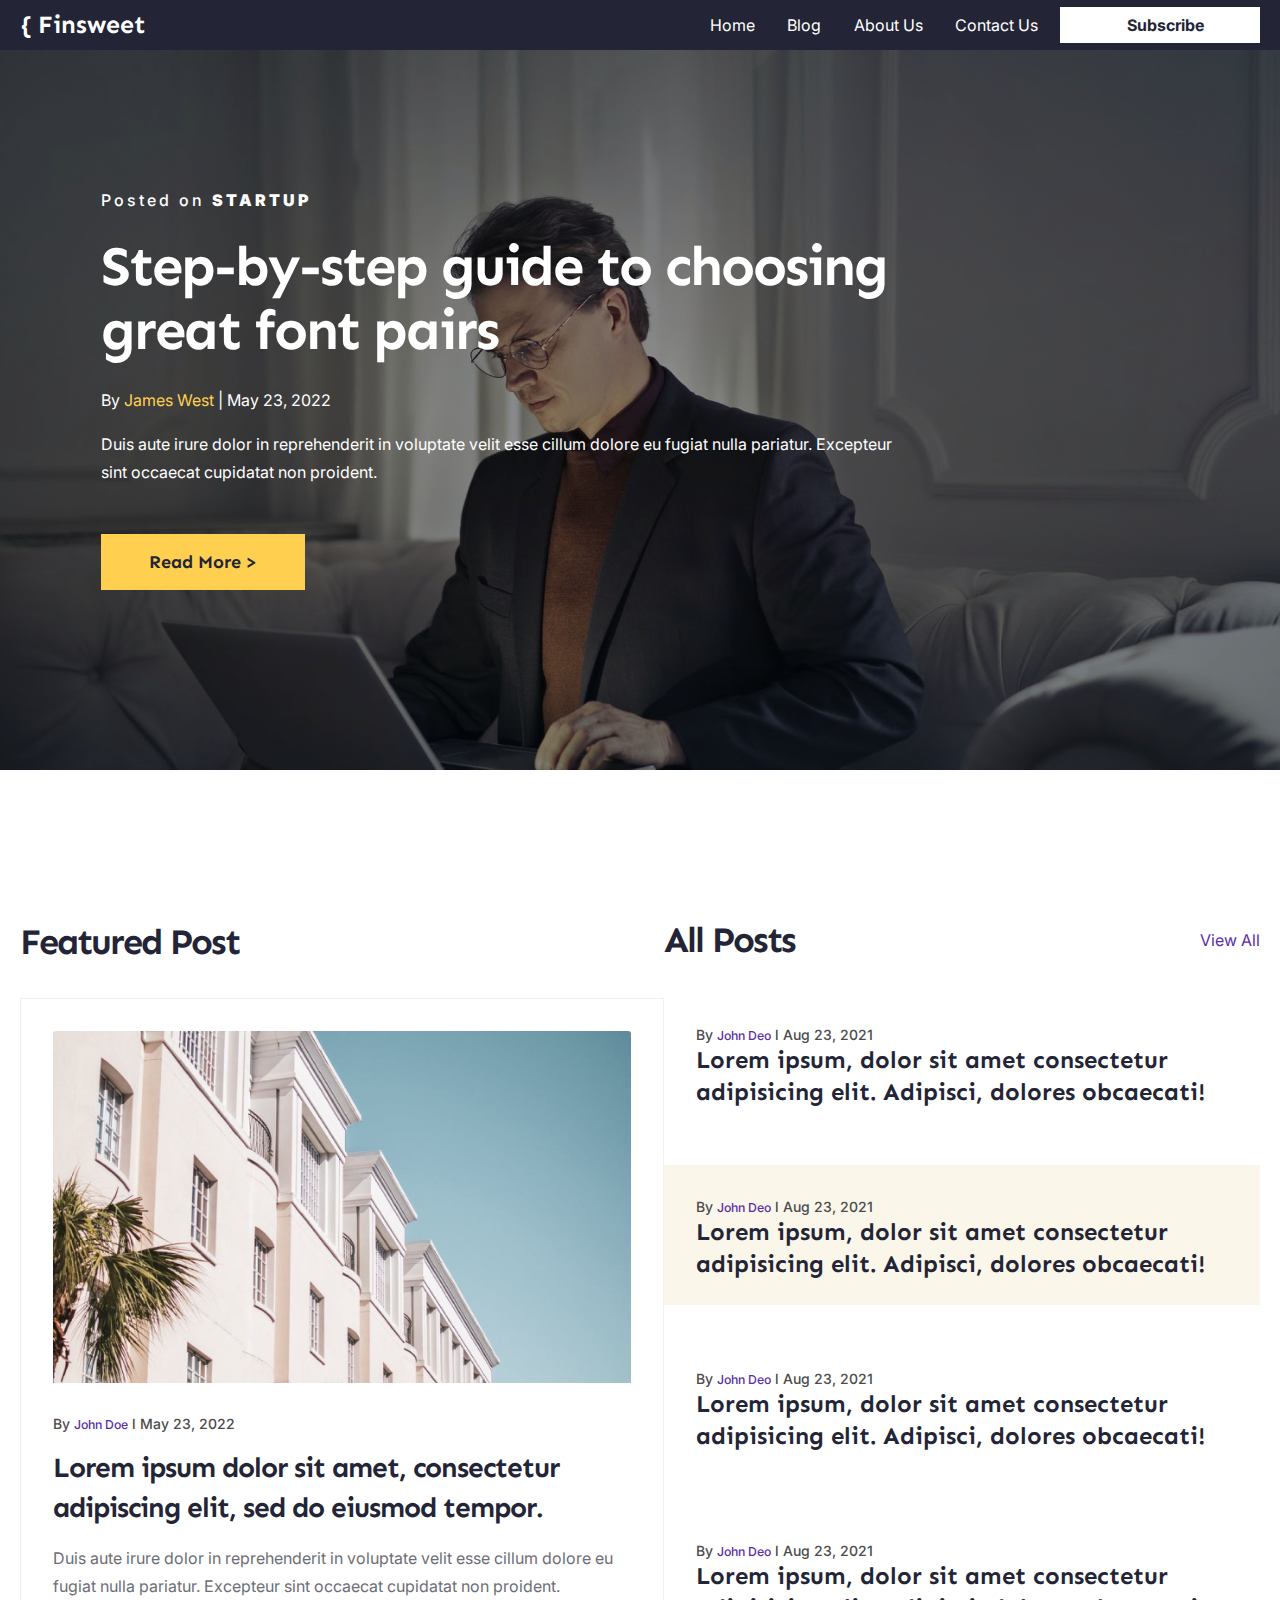
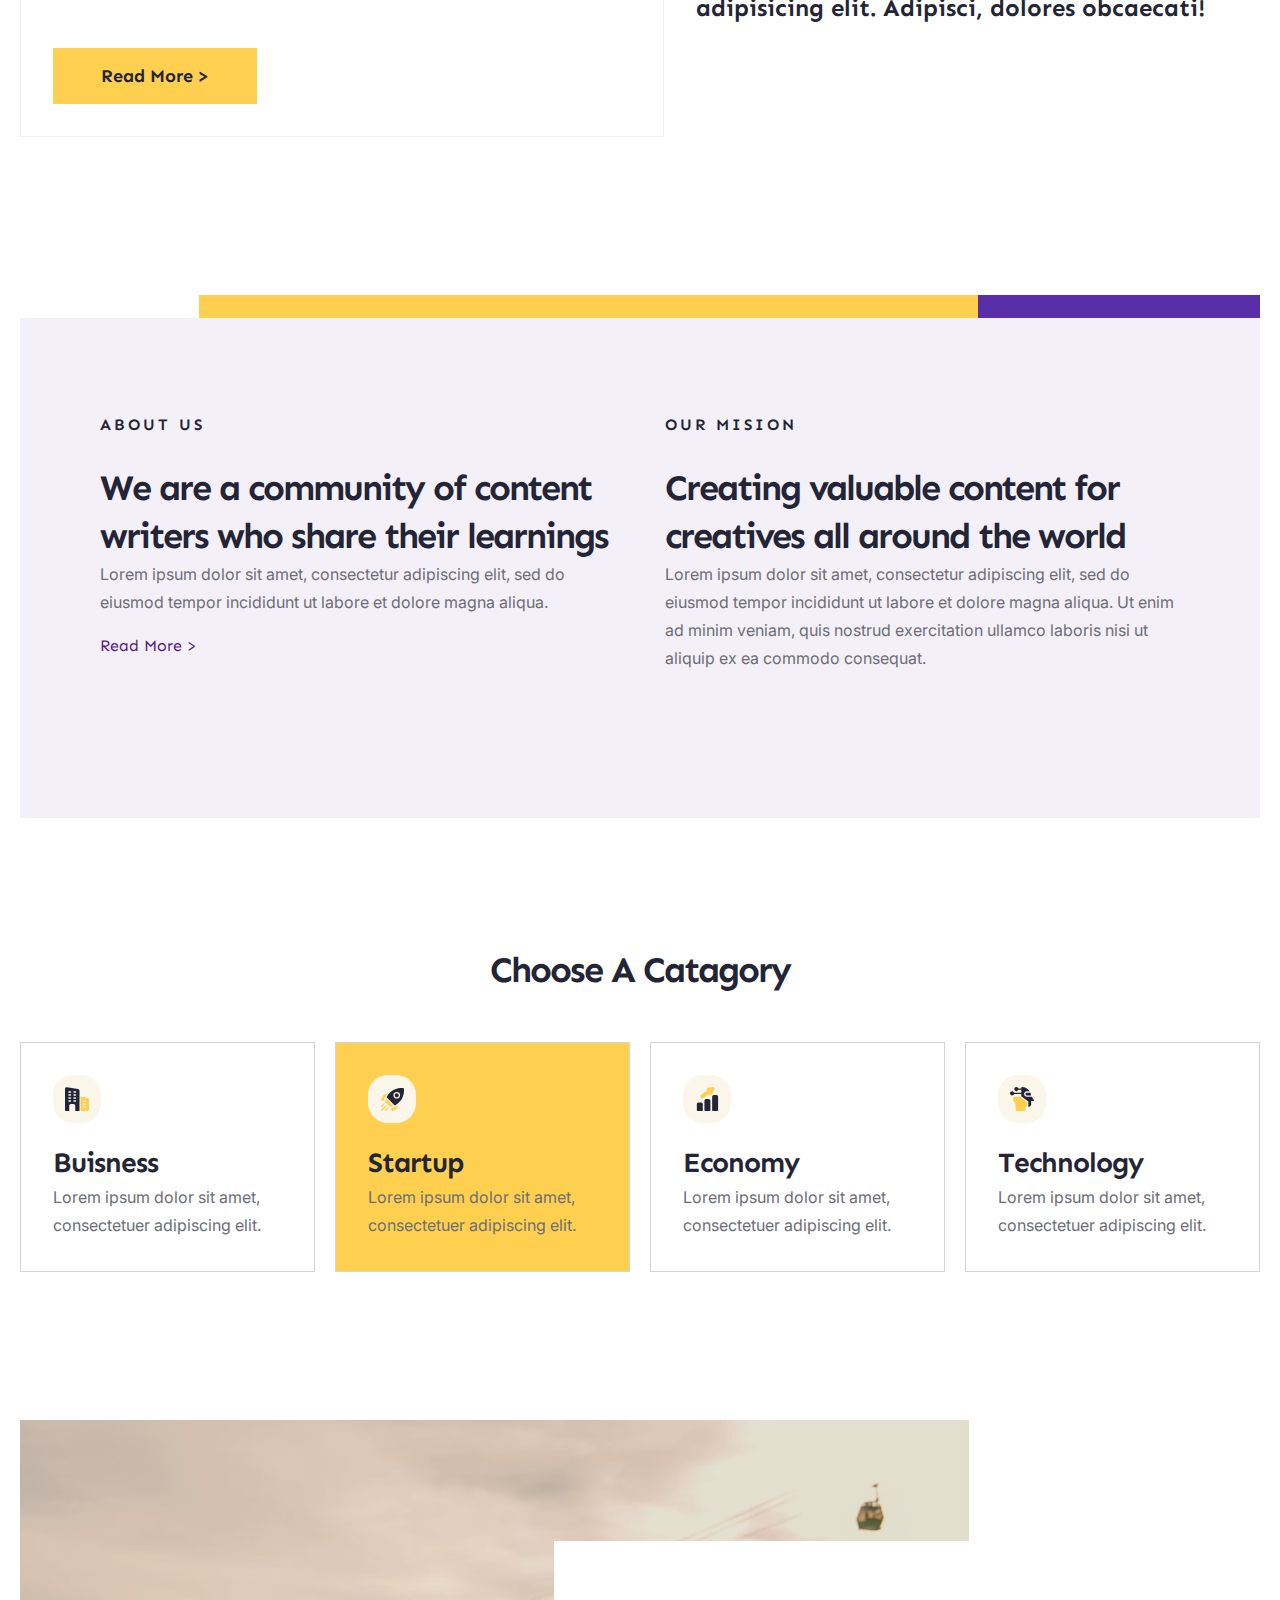
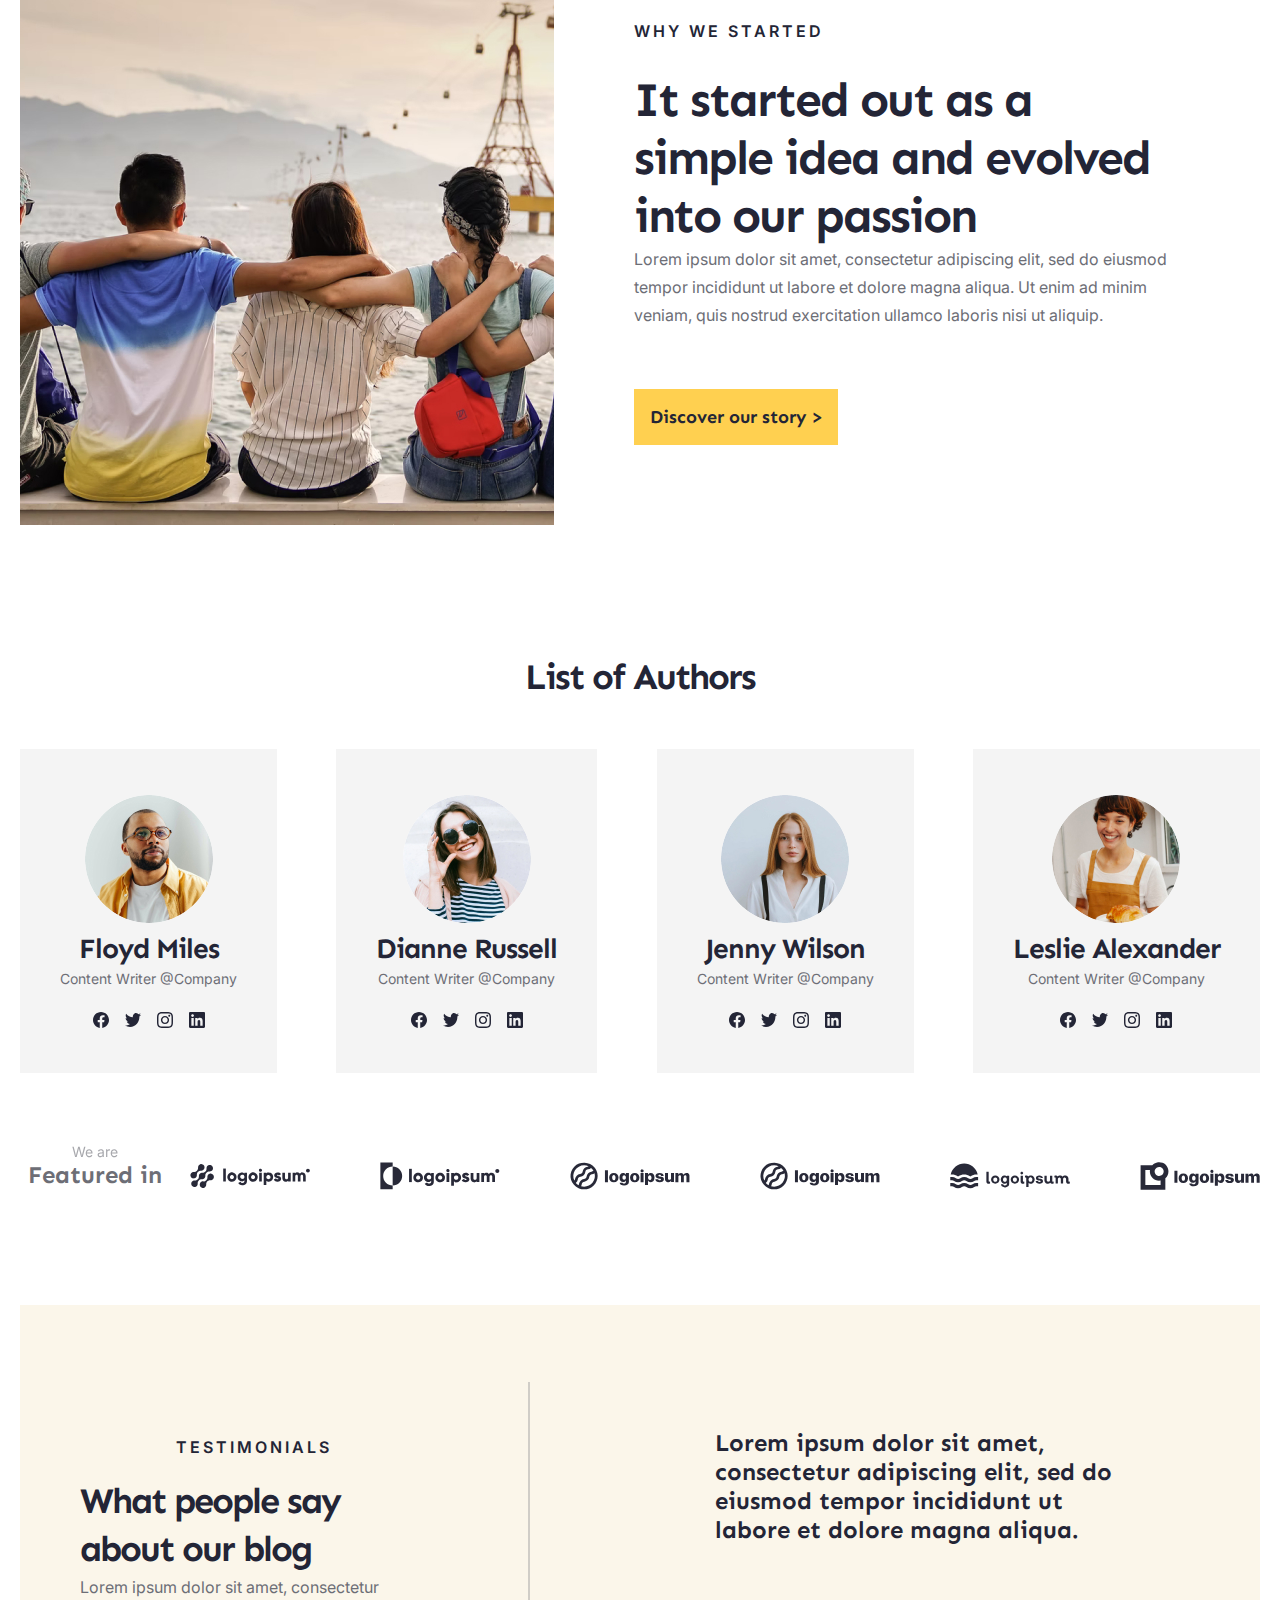
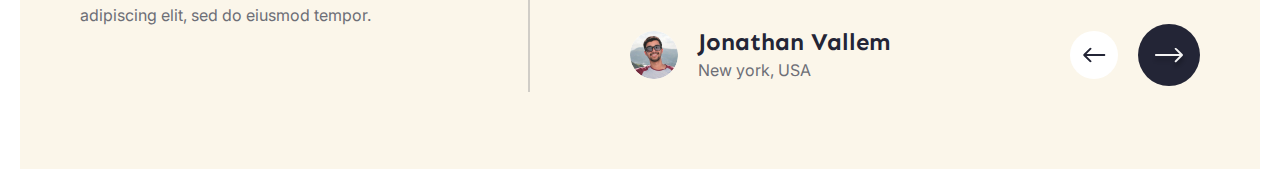
==== index.html @ b7038b02 "0.2" ====
<!DOCTYPE html>
<html lang="en">

<head>
    <meta charset="UTF-8">
    <meta http-equiv="X-UA-Compatible" content="IE=edge">
    <meta name="viewport" content="width=device-width, initial-scale=1.0">
    <link rel="stylesheet" href="css/reset.css">
    <link rel="stylesheet" href="css/style.css">
    <title>Finsweet</title>
</head>

<body>
    <header>
        <div class="container">
            <div class="logo">{ Finsweet</div>
            <div class="hamburger">
                <div class="line"></div>
                <div class="line"></div>
                <div class="line"></div>
            </div>
            <nav class="nav-bar">
                <li><a href="index.html">Home</a></li>
                <li><a href="blog.html">Blog</a></li>
                <li><a href="about.html">About Us</a></li>
                <li><a href="contact.html">Contact Us</a></li>
                <li class="li-button"><a href="subsribe.html">Subscribe</a></li>
            </nav>
        </div>
    </header>
    <main>
        <div class="bg-wrapper">
            <div class="container">
                <div class="text-wrapper">
                    <div class="text-header">
                        <span>Posted on
                            <span class="st">STARTUP</span>
                        </span>
                        <h1>Step-by-step guide to choosing great font pairs</h1>
                    </div>
                    <div class="text-description">
                        <span>By
                            <span>James West</span> | May 23, 2022
                        </span>
                        <p>Duis aute irure dolor in reprehenderit in voluptate velit esse cillum dolore eu fugiat nulla
                            pariatur. Excepteur sint occaecat cupidatat non proident.</p>
                    </div>
                    <div class="button">Read More ></div>
                </div>
            </div>
        </div>
        <div class="container">
            <div class="two-nd-of-page">
                <div class="col">
                    <div class="col-text-header">
                        <h2>Featured Post</h2>
                    </div>
                    <article class="col-img-text">
                        <img src="img/photo2.jpg">
                        <div class="text">
                            <span>By <span>John Doe</span> l May 23, 2022</span>
                            <h3>Lorem ipsum dolor sit amet, consectetur adipiscing elit, sed do eiusmod tempor.</h3>
                            <p>Duis aute irure dolor in reprehenderit in voluptate velit esse cillum dolore eu fugiat
                                nulla
                                pariatur. Excepteur sint occaecat cupidatat non proident.</p>
                        </div>
                        <button class="button">Read More ></button>
                    </article>
                </div>
                <div class="col-2">
                    <div class="col-2-header">
                        <h2>All Posts</h2>
                        <a class="for-pc">View All</a>
                    </div>
                    <div class="card-col">
                        <span class="by">By <span class="jh">John Deo</span> l Aug 23, 2021 </span>
                        <h4 class="h4">Lorem ipsum, dolor sit amet consectetur adipisicing elit. Adipisci, dolores
                            obcaecati!</h4>
                    </div>
                    <div class="card-col">
                        <span class="by">By <span class="jh">John Deo</span> l Aug 23, 2021 </span>
                        <h4 class="h4">Lorem ipsum, dolor sit amet consectetur adipisicing elit. Adipisci, dolores
                            obcaecati!</h4>
                    </div>
                    <div class="card-col">
                        <span class="by">By <span class="jh">John Deo</span> l Aug 23, 2021 </span>
                        <h4 class="h4">Lorem ipsum, dolor sit amet consectetur adipisicing elit. Adipisci, dolores
                            obcaecati!</h4>
                    </div>
                    <div class="card-col">
                        <span class="by">By <span class="jh">John Deo</span> l Aug 23, 2021 </span>
                        <h4 class="h4">Lorem ipsum, dolor sit amet consectetur adipisicing elit. Adipisci, dolores
                            obcaecati!</h4>
                    </div>
                    <div class="col-2-header">
                        <a href="index.html" class="for-mobile-not-pc">View All</a>
                    </div>
                </div>
            </div>

            <div class="tree-nd-of-page">
                <div class="top-img-design">
                    <div class="line1"></div>
                    <div class="line2"></div>
                </div>
                <div class="row">
                    <div class="col1">
                        <div class="col-header2">
                            <span>About Us</span>
                        </div>
                        <div class="col-main-text">
                            <h2 class="h2">We are a community of content writers who share their learnings</h2>
                            <p class="p">Lorem ipsum dolor sit amet, consectetur adipiscing elit, sed do eiusmod tempor
                                incididunt ut labore et dolore magna aliqua.</p>
                            <a href="">Read More ></a>
                        </div>
                    </div>
                    <div class="col2">
                        <div class="col-header2">
                            <span>Our mision</span>
                        </div>
                        <div class="col-main-text">
                            <h2 class="h2">Creating valuable content for creatives all around the world</h2>
                            <p class="p">Lorem ipsum dolor sit amet, consectetur adipiscing elit, sed do eiusmod tempor
                                incididunt ut labore et dolore magna aliqua. Ut enim ad minim veniam, quis nostrud
                                exercitation ullamco laboris nisi ut aliquip ex ea commodo consequat.</p>
                        </div>
                    </div>
                </div>
            </div>

            <div class="choose-category-wrapper">
                <div class="category-header">
                    <h2 class="h2">Choose A Catagory</h2>
                </div>
                <div class="card-wrapper">
                    <div class="card">
                        <div class="icon"><img src="img/icons/Icon.svg"></div>
                        <div class="card-text-wrapper">
                            <h3>Buisness</h3>
                            <p class="p">Lorem ipsum dolor sit amet, consectetuer adipiscing elit.</p>
                        </div>
                    </div>
                    <div class="card">
                        <div class="icon"><img src="img/icons/Icon (1).svg"></div>
                        <div class="card-text-wrapper">
                            <h3>Startup</h3>
                            <p class="p">Lorem ipsum dolor sit amet, consectetuer adipiscing elit.</p>
                        </div>
                    </div>
                    <div class="card">
                        <div class="icon"><img src="img/icons/icon (2).svg"></div>
                        <div class="card-text-wrapper">
                            <h3>Economy</h3>
                            <p class="p">Lorem ipsum dolor sit amet, consectetuer adipiscing elit.</p>
                        </div>
                    </div>
                    <div class="card">
                        <div class="icon"><img src="img/icons/business-and-trade 1.svg"></div>
                        <div class="card-text-wrapper">
                            <h3>Technology</h3>
                            <p class="p">Lorem ipsum dolor sit amet, consectetuer adipiscing elit.</p>
                        </div>
                    </div>

                </div>
            </div>

            <div class="five-th-of-page-wrapper">
                <section class="card-box">
                    <div class="card-box-header">
                        <span>Why We Started</span>
                    </div>
                    <div class="card-box-text-wrapper">
                        <h1>It started out as a simple idea and evolved into our passion</h1>
                        <p class="p">Lorem ipsum dolor sit amet, consectetur adipiscing elit, sed do eiusmod tempor
                            incididunt ut labore et dolore magna aliqua. Ut enim ad minim veniam, quis nostrud
                            exercitation ullamco laboris nisi ut aliquip.</p>
                        <button class="button">Discover our story ></button>
                    </div>
                </section>
            </div>

            <article class="list-of-authors-wrapper">
                <div class="author-header">
                    <h2 class="h2">List of Authors</h2>
                </div>
                <div class="author-card-wrapper">
                    <div class="author-card">
                        <div class="picture">
                            <img src="img/user.jpg">
                        </div>
                        <div class="name">
                            <h3>Floyd Miles</h3>
                        </div>
                        <div class="name-content">Content Writer @Company</div>

                        <div class="socials-wrapper">
                            <img src="img/icons/Vectorfc.svg">
                            <img src="img/icons/Vectortw.svg">
                            <img src="img/icons/insta.svg">
                            <img src="img/icons/link.svg">
                        </div>
                    </div>

                    <div class="author-card">
                        <div class="picture">
                            <img src="img/user2.jpg">
                        </div>
                        <div class="name">
                            <h3>Dianne Russell</h3>
                        </div>
                        <div class="name-content">Content Writer @Company</div>

                        <div class="socials-wrapper">
                            <img src="img/icons/Vectorfc.svg">
                            <img src="img/icons/Vectortw.svg">
                            <img src="img/icons/insta.svg">
                            <img src="img/icons/link.svg">
                        </div>
                    </div>

                    <div class="author-card">
                        <div class="picture">
                            <img src="img/user3.jpg">
                        </div>
                        <div class="name">
                            <h3>Jenny Wilson</h3>
                        </div>
                        <div class="name-content">Content Writer @Company</div>

                        <div class="socials-wrapper">
                            <img src="img/icons/Vectorfc.svg">
                            <img src="img/icons/Vectortw.svg">
                            <img src="img/icons/insta.svg">
                            <img src="img/icons/link.svg">
                        </div>
                    </div>

                    <div class="author-card">
                        <div class="picture">
                            <img src="img/user4.jpg">
                        </div>
                        <div class="name">
                            <h3>Leslie Alexander</h3>
                        </div>
                        <div class="name-content">Content Writer @Company</div>

                        <div class="socials-wrapper">
                            <img src="img/icons/Vectorfc.svg">
                            <img src="img/icons/Vectortw.svg">
                            <img src="img/icons/insta.svg">
                            <img src="img/icons/link.svg">
                        </div>
                    </div>
                </div>
            </article>

            <div class="logo-wrapper">
                <div class="logo-text-wrapper">
                    <span>We are</span>
                    <span>Featured in</span>
                </div>
                <div class="logo-img-wrapper">
                    <img src="img/icons/logo/Logo 1.svg">
                    <img src="img/icons/logo/Logo 2.svg">
                    <img src="img/icons/logo/Logo 3.svg">
                    <img src="img/icons/logo/Logo 3.svg">
                    <img src="img/icons/logo/Logo 4.svg">
                    <img src="img/icons/logo/Logo 5.svg">
                </div>
            </div>

            <div class="bottom-card-wrapper">
                <div class="bottom-col">
                    <div class="bottom-header">
                        <span>TESTIMONIALs</span>
                    </div>
                    <div class="bottom-text-wrapper">
                        <h2 class="h2">What people say about our blog</h2>
                        <p class="p">Lorem ipsum dolor sit amet, consectetur adipiscing elit, sed do eiusmod tempor.</p>
                    </div>
                </div>
                <div class="line4 for-pc"></div>
                <div class="bottom-col-2">
                    <h4>Lorem ipsum dolor sit amet, consectetur adipiscing elit, sed do eiusmod tempor incididunt ut
                        labore et dolore magna aliqua.</h4>
                    <div class="user-profile">
                        <div class="unames">
                            <img src="img/user6.jpg">
                            <div>
                                <h4>Jonathan Vallem</h4>
                                <p class="p">New york, USA</p>
                            </div>
                        </div>
                        <div class="button-wrapper">
                            <div class="curcle1">
                            <img src="img/icons/logo/Arrow 1arrow-left.svg">
                            </div>
                            <div class="curcle2">
                            <img src="img/icons/logo/Arrow 1arrow-right.svg">
                            </div>
                        </div>
                    </div>
                </div>
            </div>
        </div>
    </main>


















    <script>
        hamburger = document.querySelector(".hamburger");
        hamburger.onclick = function () {
            navBar = document.querySelector(".nav-bar");
            navBar.classList.toggle("active")
        }
    </script>
</body>

</html>
---- css/style.css ----
@import url('https://fonts.googleapis.com/css2?family=Inter:wght@400;700&family=Sen:wght@400;700;800&display=swap');

/*! ---------------------------HAMBURGER MENU-------------------------------- */

* {
    font-family: 'Inter', sans-serif;
    font-family: 'Sen', sans-serif;
}

.for-pc {
    display: none;
}

.for-mobile-not-pc {
    display: block;
}

.container {
    max-width: 1440px;
    width: 100%;
    margin: auto;
    padding: 20px;
}

.logo {
    font-weight: 700;
    font-size: 1.5625em;
}

header {
    position: sticky;
    top: 0;
    background: #232536;
}

header .container {
    display: flex;
    background: #232536;
    justify-content: space-between;
    align-items: center;
    height: 50px;
    color: #fff;
}

.hamburger .line {
    height: 3px;
    width: 30px;
    margin-bottom: 4px;
    background-color: #fff;
}

.nav-bar {
    position: absolute;
    top: 50px;
    right: 0;
    display: flex;
    flex-direction: column;
    width: 0px;
    height: 100vh;
    background-color: #232536;
    gap: 10px;
    overflow: hidden;
    transition: 0.6s;
    opacity: 0;
}

.nav-bar li {
    margin-top: 20px;
    transition: 0.4s;
    text-align: left;
    padding-left: 10px;
}

.nav-bar li a {
    color: #fff;
    font-family: 'Inter';
    font-style: normal;
    font-weight: 400;
    font-size: 1em;
    line-height: 28px;
}

.nav-bar.active {
    width: 110px;
    transition: 0.6s;
    opacity: 1;
}

.li-button {
    display: flex;
    align-items: center;
    background-color: #fff;
    max-width: 200px;
    width: 100%;
    height: 36px;
}

.li-button a {
    font-family: 'Sen';
    font-style: normal;
    font-weight: 700 !important;
    font-size: 1.125em;
    line-height: 24px;
    display: flex;
    align-items: center;
    color: #232536 !important;
}

/*! ---------------------------HAMBURGER MENU-------------------------------- */








/* -----------------------PAGE WRAPPER 1--------------------------------- */

.bg-wrapper {
    background:
        linear-gradient(rgba(0, 0, 0, 0.4), rgba(0, 0, 0, 0.4)),
        url(/img/bg.jpg);
    background-position: center;
    background-size: cover;
    padding: 10px 0;
}

.text-wrapper {
    max-width: 803px;
    width: 100%;
    display: flex;
    flex-direction: column;
    align-items: center;
}

.text-header span {
    font-family: 'Inter';
    font-weight: 500;
    font-size: 1em;
    letter-spacing: .1875em;
    color: #fff;
}

.text-header .st {
    font-weight: 900;
}

.text-header h1 {
    font-family: 'Sen';
    font-weight: 700;
    font-size: 56px;
    line-height: 64px;
    letter-spacing: -2px;
    color: #FFFFFF;
    margin-top: 24px;
}

.text-description {
    margin-top: 24px;
}

.text-description span {
    font-family: 'Inter';
    font-size: 1em;
    line-height: 28px;
    color: #FFFFFF;
}

.text-description span span {
    color: #FFD050;
}

.text-description p {
    font-family: 'Inter';
    font-style: normal;
    font-weight: 400;
    font-size: 16px;
    line-height: 28px;
    margin-top: 16px;
    color: #FFFFFF;
}

.button {
    width: 204px;
    height: 56px;
    background: #FFD050;
    display: flex;
    align-items: center;
    justify-content: center;
    margin-top: 48px;
    border: 0;

    font-family: 'Sen';
    font-style: normal;
    font-weight: 700;
    font-size: 18px;
    line-height: 24px;
    color: #232536;
}

/** -----------------------PAGE WRAPPER 1--------------------------------- */








/* -----------------------PAGE WRAPPER 2--------------------------------- */


.two-nd-of-page {
    margin-top: 28px;
}

.col {
    display: flex;
    flex-direction: column;
    align-items: center;
    margin-bottom: 30px;
}

.col-text-header {
    text-align: center;
    font-family: 'Sen';
    font-style: normal;
    font-weight: 700;
    font-size: 2em;
    line-height: 48px;
    letter-spacing: -2px;
    color: #232536;
    margin-bottom: 32px;
}

.col-img-text {
    padding: 12px;
    border: 1px solid #f1f1f2;
    display: flex;
    flex-direction: column;
    align-items: center;
}

.col-img-text img {
    max-width: 669px;
    width: 100%;
    height: 352px;
    border-radius: 3px 3px 0 0;
}

.text {
    display: flex;
    flex-direction: column;
    width: 100%;
    gap: 1rem;
    text-align: left;
    margin-top: 32px;
}

.text span {
    font-family: 'Inter';
    font-weight: 500;
    font-size: .875em;
    color: #4C4C4C;
}

.text span span {
    color: #592EA9;
}

.text h3 {
    font-family: 'Sen';
    font-weight: 700;
    font-size: 1.75em;
    line-height: 40px;
    letter-spacing: -1px;
    color: #232536;
}

.text p {
    font-family: 'Inter';
    font-weight: 400;
    font-size: 1em;
    line-height: 28px;
    color: #6D6E76;
}

/* Col 2 */

.col-2 {
    display: flex;
    flex-direction: column;
    align-items: center;
}


.col-2-header h2 {
    font-family: 'Sen';
    font-weight: 700;
    font-size: 2em;
    letter-spacing: -2px;
    color: #232536;
}

.col-2-header a {
    font-family: 'Inter';
    font-size: 1em;
    color: #592EA9;
}

.card-col {
    margin-top: 32px;
    padding: 32px 32px 25px 32px;
}

.card-col:nth-child(3) {
    background: #FBF6EA;
}

.by {
    font-family: 'Inter';
    font-weight: 500;
    font-size: .875em;
    color: #4C4C4C;
}

.jh {
    font-family: 'Inter';
    font-weight: 500;
    font-size: .875em;
    color: #592EA9;
}

.h4 {
    font-family: 'Sen';
    font-weight: 700;
    font-size: 1.5em;
    line-height: 32px;
    color: #232536;
}

/** ----------------------PAGE WRAPPER 2 END--------------------------------- */







/* -----------------------PAGE WRAPPER 3--------------------------------- */

.tree-nd-of-page {
    margin-top: 70px;
}

.col-header2 {
    font-family: 'Inter';
    font-weight: 600;
    font-size: 1em;
    letter-spacing: 3px;
    text-transform: uppercase;
    color: #232536;
}

.h2 {
    font-family: 'Sen';
    font-weight: 700;
    font-size: 2em;
    line-height: 48px;
    letter-spacing: -2px;
    color: #232536;
}

.p {
    width: 100%;
    font-family: 'Inter';
    font-style: normal;
    font-weight: 400;
    font-size: 16px;
    line-height: 28px;
    color: #6D6E76;
}

.row {
    display: flex;
    flex-direction: column;
    align-items: center;
    justify-content: center;
    padding: 26px 30px;
    gap: 50px;
    background: #F4F0F8;
}

.row .col1,
.col2 {
    display: flex;
    flex-direction: column;
    align-items: center;
    gap: 30px;
    max-width: 515px;
    width: 100%;
    min-height: 308px;
    text-align: center;
}

.row a {
    text-align: center;
    display: block;
    margin-top: 20px;
}


/* *----------------------PAGE WRAPPER 3 END--------------------------------- */



/* -----------------------PAGE WRAPPER 4------------------------------------- */
.choose-category-wrapper {
    display: flex;
    flex-direction: column;
    align-items: center;
    justify-content: space-between;
    margin-top: 40px;
}

.card-wrapper {
    margin-top: 48px;
    max-width: 100%;
    width: 100%;
    display: flex;
    flex-direction: column;
    align-items: center;
}

.icon {
    max-width: 48px;
    width: 100%;
    height: 48px;
    display: flex;
    flex-direction: column;
    align-items: center;
    justify-content: center;
    border-radius: 20px;
    background: #FBF6EA;
    margin-bottom: 20px;
}

.card:nth-child(2) {
    background: #FFD050;
}

.card {
    min-width: 10px;
    min-height: 230px;
    padding: 32px;
    margin-bottom: 20px;
    border: 1px solid #d3d4d6;
}


.card h3 {
    font-family: 'Sen';
    font-weight: 700;
    font-size: 1.75em;
    line-height: 40px;
    letter-spacing: -1px;
    color: #232536;
    overflow: hidden;
    text-overflow: ellipsis;
}

/** ----------------------PAGE WRAPPER 4 END--------------------------------- */




/*----------------------PAGE WRAPPER 5--------------------------------- */

.five-th-of-page-wrapper {
    margin-top: 40px;
    height: 705px;
    background: url(/img/bg2.jpg) no-repeat center/cover;
    display: flex;
    flex-direction: column;
    align-items: end;
    justify-content: flex-end;
}

.card-box {
    max-width: 706px;
    width: 100%;
    padding: 20px;
    background: #FFFFFF;
    display: flex;
    flex-direction: column;
    gap: 30px;
}
.card-box-header{
    text-align: center;
}
.card-box-header span {
    font-family: 'Inter';
    font-weight: 600;
    font-size: 1em;
    letter-spacing: 3px;
    text-transform: uppercase;
    color: #232536;
}

.card-box-text-wrapper .button {
    margin-left: auto;
    margin-right: auto;
}

.card-box-text-wrapper h1 {
    font-family: 'Sen';
    font-weight: 700;
    font-size: 2em;
    letter-spacing: -2px;
    color: #232536;
}

/**----------------------PAGE WRAPPER 5 End------------------------------ */


/*----------------------PAGE WRAPPER 6------------------------------ */
.list-of-authors-wrapper {
    margin-top: 40px;
}

.author-card-wrapper {
    display: grid;
    grid-template-columns: repeat(2, 1fr);
    gap: 20px;
}

@media (max-width:550px) {
    .author-card-wrapper {
        grid-template-columns: repeat(1, 1fr);
    }

}


.author-header {
    text-align: center;
    margin-bottom: 48px;
}

.author-card {
    min-width: 0px;
    min-height: 324px;
    padding: 40px;
    background: #F4F4F4;

    display: flex;
    flex-direction: column;
    align-items: center;
    justify-content: center;
    text-align: center;
    gap: 5px;

}

.picture img {
    border-radius: 50%;
}

.name h3 {
    font-family: 'Sen';
    font-weight: 700;
    font-size: 1.75em;
    letter-spacing: -1px;
    color: #232536;
}

.name-content {
    font-family: 'Inter';
    font-size: .875em;
    text-align: center;
    color: #6D6E76;
}

.socials-wrapper {
    margin-top: 20px;
    display: flex;
    gap: 16px;
}

/**----------------------PAGE WRAPPER 6 End------------------------------ */

/* ----------------------PAGE WRAPPER 7 ---------------------------- */


.logo-wrapper {
    display: flex;
    flex-direction: column;
    align-items: center;
    margin-top: 50px;
}

.logo-text-wrapper {
    display: flex;
    flex-direction: column;
    margin-bottom: 20px;
    min-width: 150px;
    text-align: center;
}

.logo-text-wrapper span:first-child {
    font-family: 'Inter';
    font-size: .875em;
    color: #6D6E76;
    opacity: 0.6;
}

.logo-text-wrapper span:last-child {
    font-family: 'Sen';
    font-weight: 700;
    font-size: 1.5em;
    color: #6D6E76;
}

.logo-img-wrapper {
    width: 100%;
    display: flex;
    flex-wrap: wrap;
    justify-content: space-between;
    align-items: center;
    min-width: 10px;
    gap: 10px;
}

.logo-img-wrapper img {
    width: 120px;
    min-width: 120px;
}

/** ----------------------PAGE WRAPPER 7 END---------------------------- */

/* ----------------------PAGE WRAPPER 8 ---------------------------- */

.bottom-card-wrapper {
    margin-top: 96px;
    background: #FBF6EA;
    min-height: 464px;
    display: flex;
    align-items: center;
    flex-direction: column;
    justify-content: space-around;
    padding: 20px;
}
.bottom-text-wrapper{
    max-width: 420px;
    width: 100%;
}
.bottom-header {
    text-align: center;
}

.bottom-header span {
    font-family: 'Inter';
    font-weight: 600;
    font-size: 1em;
    letter-spacing: 3px;
    text-transform: uppercase;
    color: #232536;
}

.bottom-col {
    width: 100%;
    height: 200px;
    display: flex;
    flex-direction: column;
    align-items: center;
    gap: 20px;
}

.line4 {
    border: 1px solid #6D6E76;
    height: 310px;
    margin: 20px;
    opacity: .3;
}

.bottom-col-2 {
    max-width: 570px;
    width: 100%;
    margin-top: 40px;
    display: flex;
    flex-direction: column;
    align-items: center;
}

.bottom-col-2 h4 {
    font-family: 'Sen';
    font-weight: 700;
    font-size: 1.5em;
    color: #232536;
    max-width: 400px;
    width: 100%;
}

.user-profile {
    display: flex;
    justify-content: space-between;
    gap: 20px;
    margin-top: 80px;
    width: 100%;
}

@media (max-width:450px) {
    .user-profile {
        flex-direction: column;
    }
}

.user-profile img {
    border-radius: 100%;
}

.button-wrapper {
    display: flex;
    align-items: center;
    justify-content: center;
    gap: 20px;
}

.curcle1 {
    display: flex;
    align-items: center;
    justify-content: center;
    width: 48px;
    height: 48px;
    border-radius: 100%;
    background-color: #fff;
}

.curcle2 {
    display: flex;
    align-items: center;
    justify-content: center;
    width: 62px;
    height: 62px;
    border-radius: 100%;
    background-color: #232536;
}

.curcle2 img {
    position: relative;
    bottom: -4px;
}


/** ----------------------PAGE WRAPPER 8 END---------------------------- */

/*!-------------------------Burger menu-------------------------------------- */
@media (min-width:768px) {
    .hamburger {
        display: none;
    }

    .nav-bar {
        position: inherit;
        top: inherit;
        right: inherit;
        display: flex;
        flex-direction: row;
        align-items: center;
        justify-content: space-between;
        overflow: inherit;
        height: inherit;
        width: 560px;
        opacity: 1;
        gap: 20px;
    }

    .nav-bar.active {
        width: 560px;
    }

    .nav-bar li {
        margin-top: 0px;
        text-align: center;
    }


    .li-button {
        justify-content: center;
    }

    .for-pc {
        display: block;
    }

    .for-mobile-not-pc {
        display: none;
    }

    /*!-----------------------Burger Menu------------------------------------ */


    /* ----------------------PAGE WRAPPER 1--------------------------------- */
    .bg-wrapper {
        height: 720px;
        padding: 120px 81px;
    }

    .text-wrapper {
        align-items: inherit;
    }

    .text-header h1 {
        font-size: 56px;
        margin-top: 24px;
    }

    /**----------------------PAGE WRAPPER 1--------------------------------- */



    /* -----------------------PAGE WRAPPER 2--------------------------------- */
    .col {
        align-items: inherit;
    }

    .col-text-header {
        text-align: inherit;
        font-size: 2.25em;
    }

    .col-img-text {
        padding: 32px;
        align-items: inherit;
    }

    .two-nd-of-page {
        display: flex;
        margin-top: 128px;
    }

    .col-2 {
        align-items: inherit;
    }

    .col-2-header h2 {
        font-size: 2.25em;
    }

    .col-2-header {
        display: flex;
        align-items: center;
        justify-content: space-between;
    }

    /**----------------------PAGE WRAPPER 2 END----------------------------- */



    /* ----------------------PAGE WRAPPER 3 -------------------------------- */
    .five-th-of-page-wrapper {
        margin-top: 128px;
    }

    .tree-nd-of-page {
        margin-top: 128px;
    }

    .top-img-design {
        display: flex;
        justify-content: flex-end;
    }

    .line1 {
        max-width: 779px;
        width: 100%;
        height: 23px;
        background: #FFD050;
    }

    .line2 {
        max-width: 282px;
        width: 100%;
        height: 23px;
        background: #592EA9;
    }

    .h2 {
        font-size: 2.25em;
    }

    .row {
        display: flex;
        flex-direction: row;
        justify-content: center;
        align-items: inherit;
        padding: 96px 80px;
        gap: 50px;
        background: #F4F0F8;
    }

    .row .col1,
    .col2 {
        text-align: inherit;
        align-items: inherit;
    }

    .row a {
        text-align: inherit;
    }

    .card-wrapper {
        flex-direction: row;
        align-items: center;
        justify-content: space-between;
    }

    /** ----------------------PAGE WRAPPER 3 END----------------------------- */


    /* -------------------------PAGE WRAPPER 5  ----------------------------- */

    .choose-category-wrapper {
        margin-top: 128px;
    }

    .card-wrapper {
        gap: 20px;
    }

    .card-box {
        padding: 80px;
        margin-left: 220px;
    }

    .five-th-of-page-wrapper {
        height: 705px;
        background: url(/img/bg2.jpg) no-repeat;
    }

    .card-box-text-wrapper h1 {
        font-size: 3em;
    }

    .card-box-text-wrapper .button {
        margin: 0;
        margin-top: 60px;
    }

    /** ----------------------PAGE WRAPPER 5  END---------------------------- */



    /* ----------------------PAGE WRAPPER 6 ---------------------------- */

    .list-of-authors-wrapper {
        margin-top: 128px;
    }

    .author-card-wrapper {
        display: flex;
        flex-direction: row;
        justify-content: space-between;
        flex-wrap: nowrap;
    }

    /** ----------------------PAGE WRAPPER 6  END---------------------------- */

    /* ----------------------PAGE WRAPPER 7 ---------------------------- */


    .logo-wrapper {
        margin-top: 70px;
        width: 100%;
        flex-direction: row;
        gap: 20px;
    }

    .logo-img-wrapper {
        flex-direction: row;
        min-width: 10px;
        gap: 10px;
        flex-wrap: nowrap;
    }

    .logo-img-wrapper img {
        max-width: 450px;
        min-width: 10px;
    }


    /** ----------------------PAGE WRAPPER 7 END---------------------------- */


    /* ----------------------PAGE WRAPPER 8 ---------------------------- */


    .bottom-card-wrapper {
        flex-direction: row;
    }

    .user-profile {
        flex-direction: row;
        align-items: center;
    }

    .unames {
        display: flex;
        align-items: center;
        gap: 20px;
    }

    .bottom-col {
        max-width: 349px;
    }

    .bottom-header {
        text-align: inherit;
    }

    .card-box-header{
        text-align: inherit;
    }












    /** ----------------------PAGE WRAPPER 8 END---------------------------- */

}
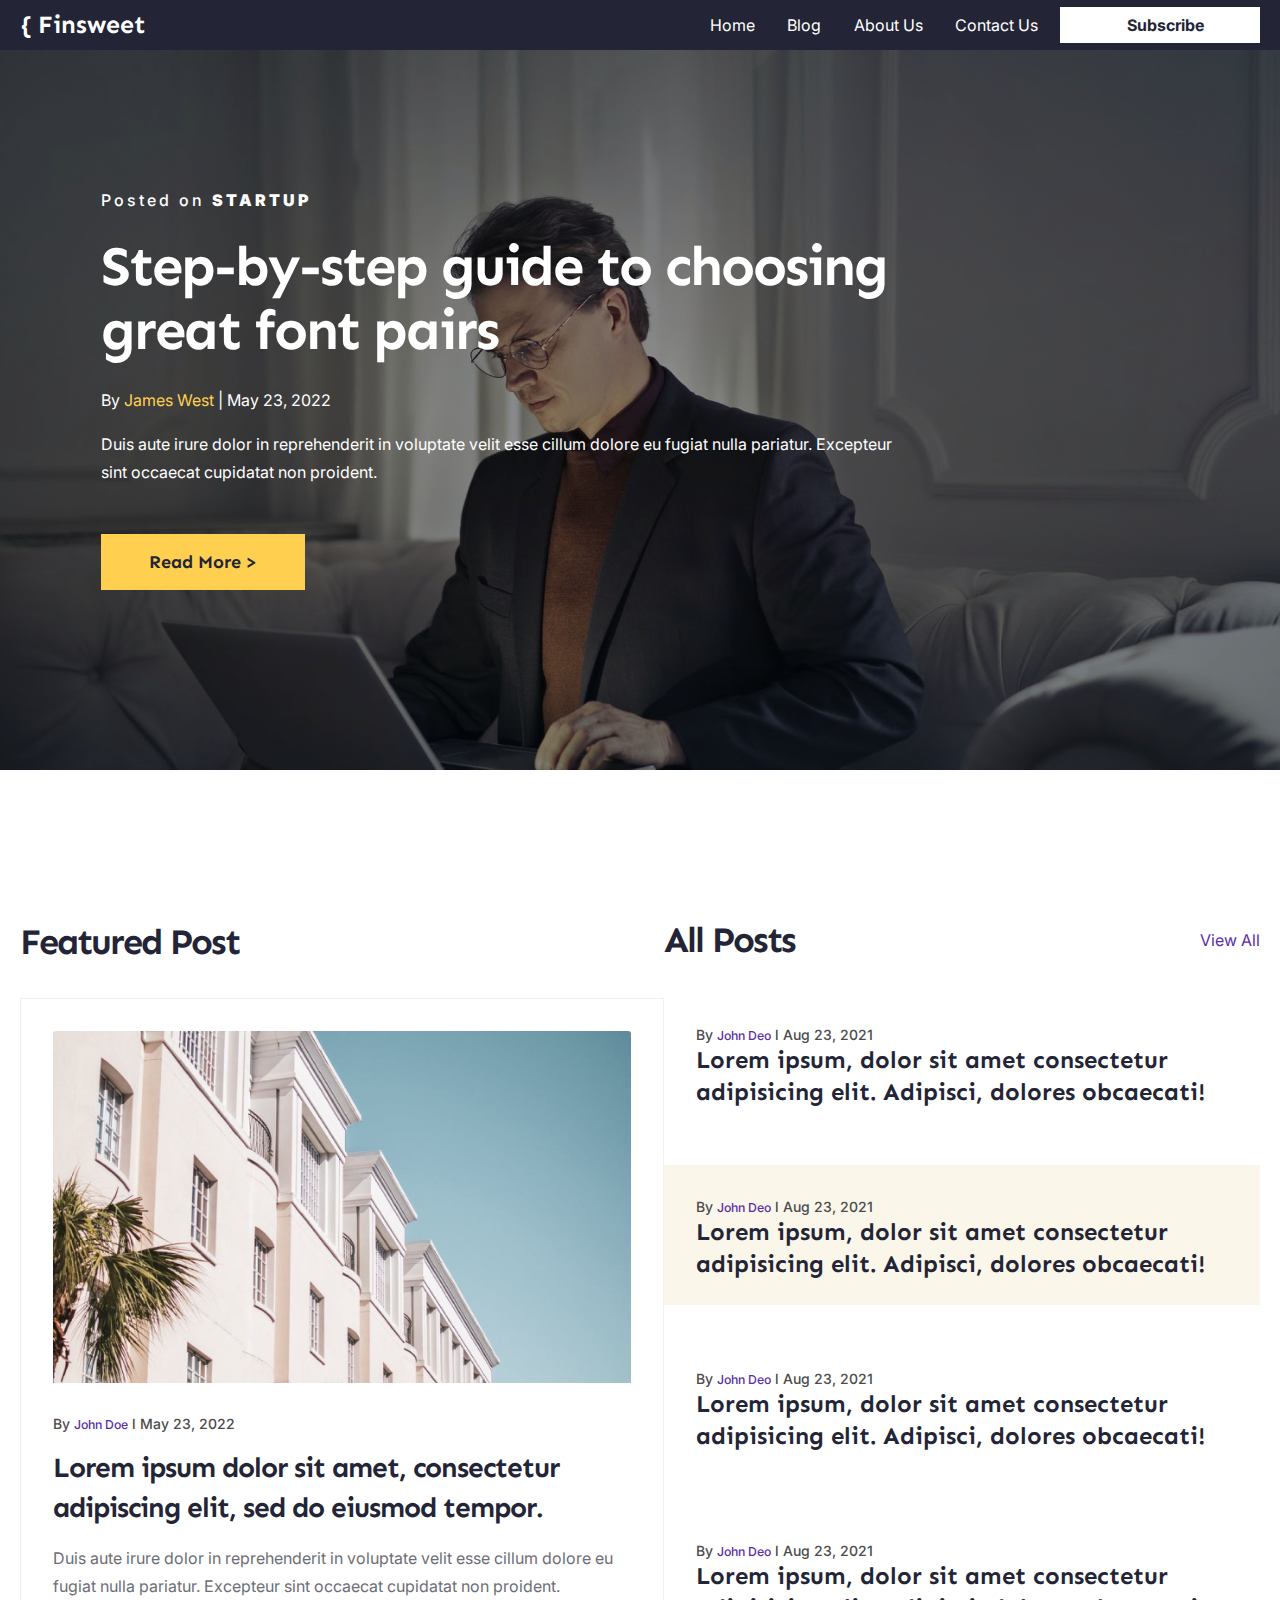
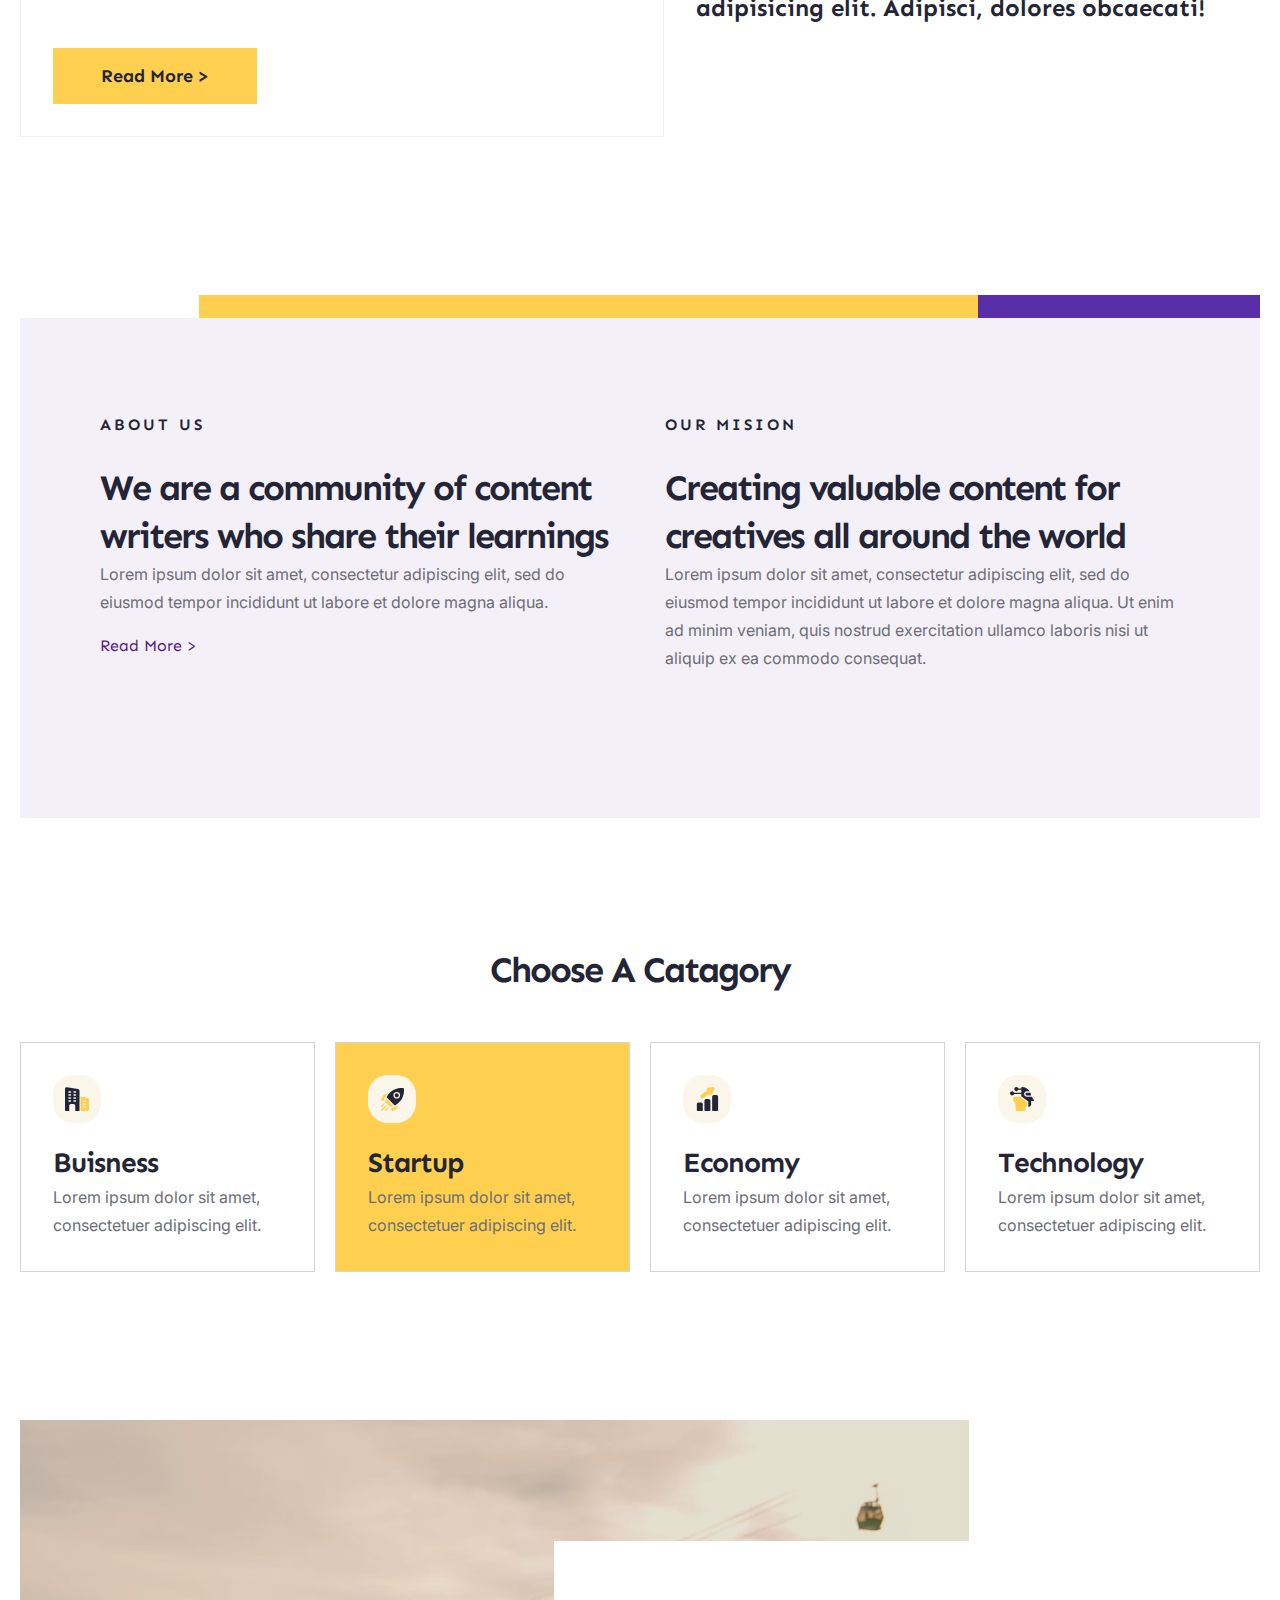
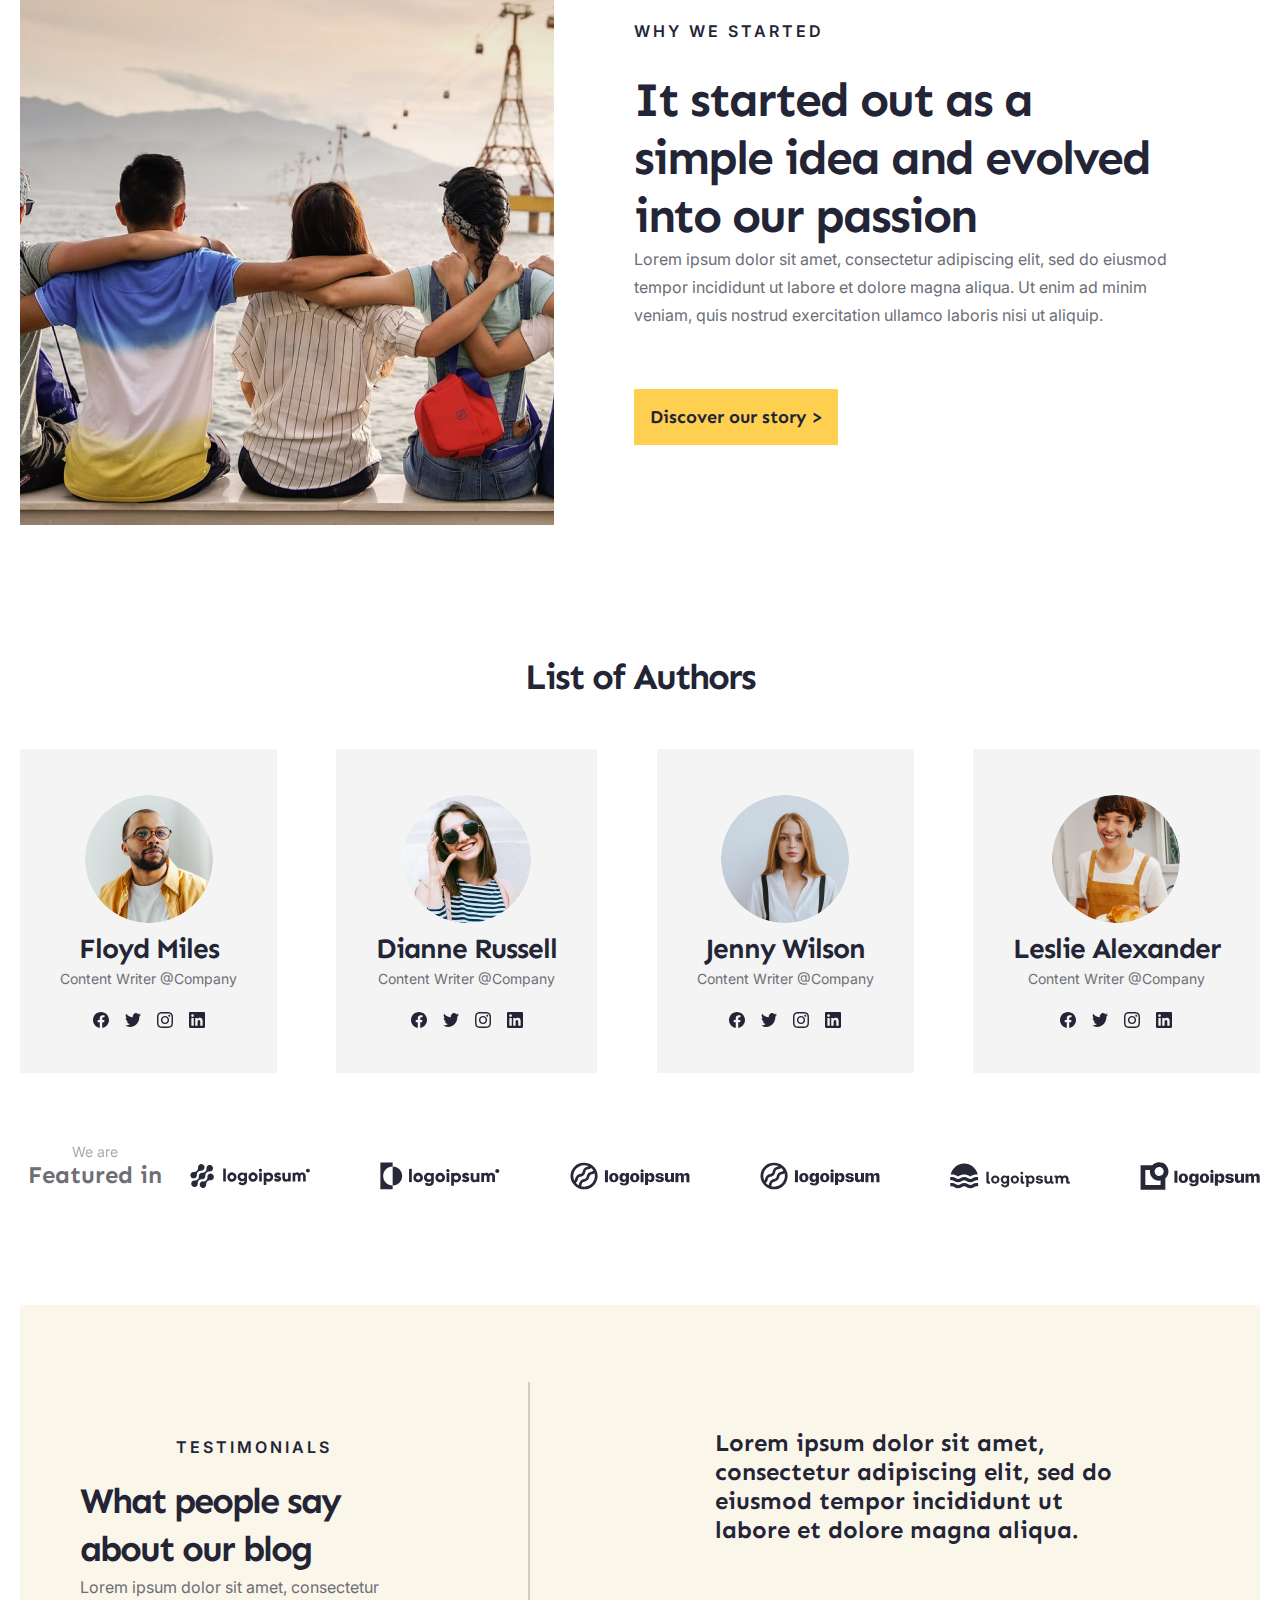
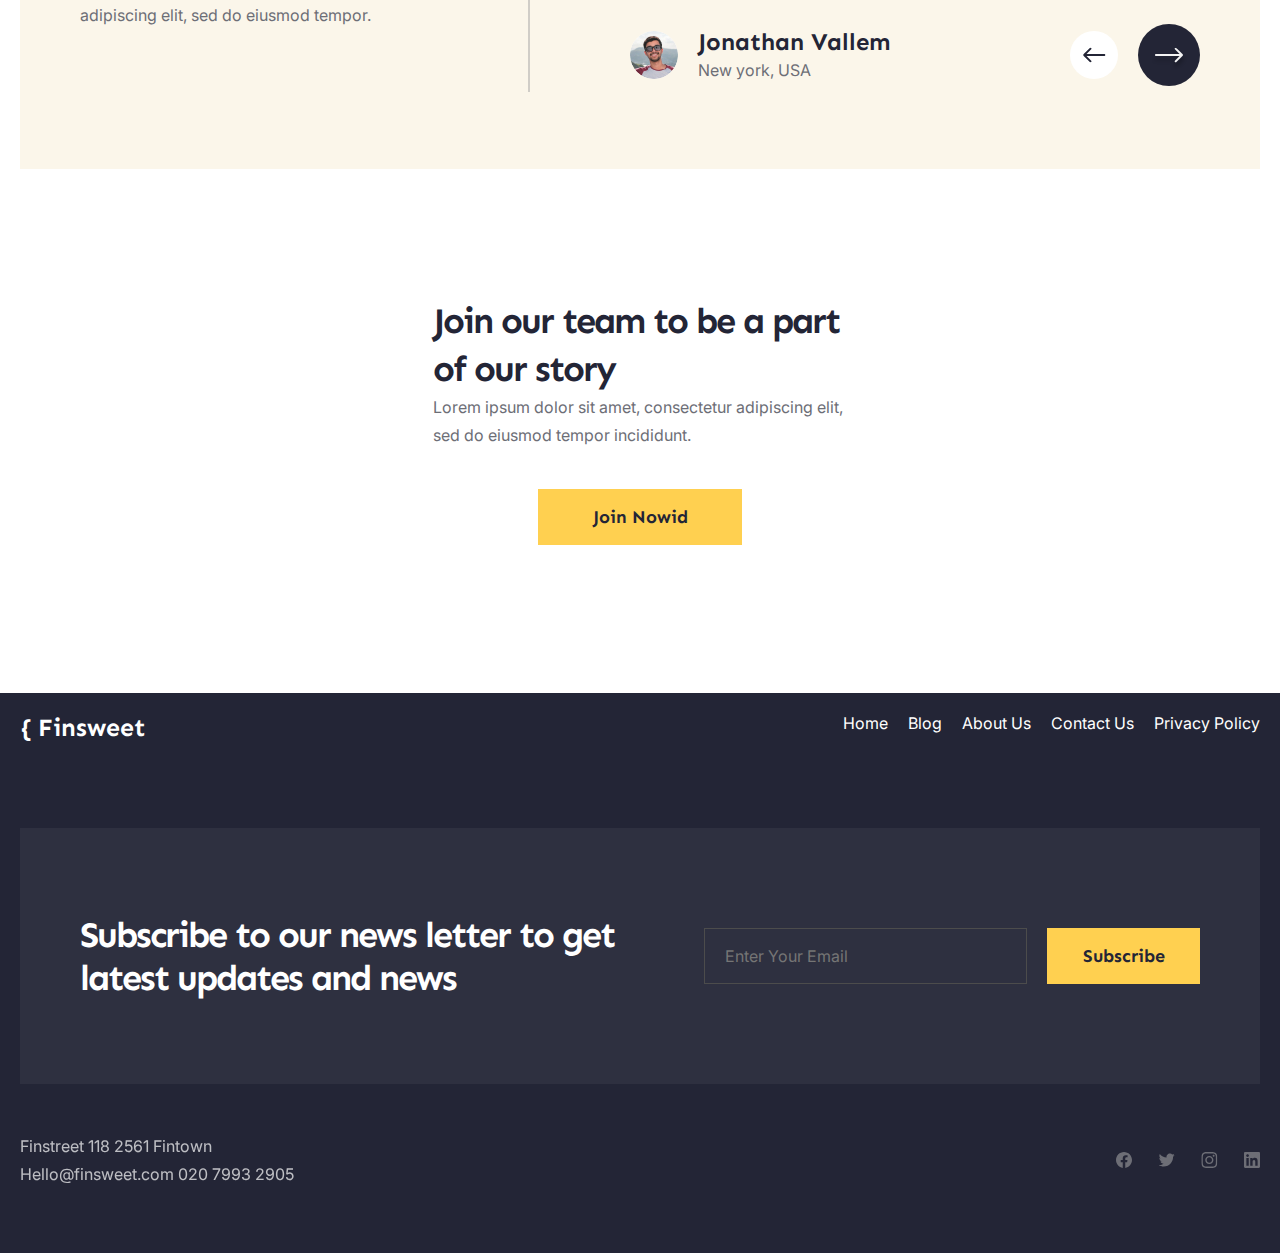
==== commit 80e923d7: "update 0.5" ====
--- a/index.html
+++ b/index.html
@@ -295,34 +295,62 @@
                         </div>
                         <div class="button-wrapper">
                             <div class="curcle1">
-                            <img src="img/icons/logo/Arrow 1arrow-left.svg">
+                                <img src="img/icons/logo/Arrow 1arrow-left.svg">
                             </div>
                             <div class="curcle2">
-                            <img src="img/icons/logo/Arrow 1arrow-right.svg">
+                                <img src="img/icons/logo/Arrow 1arrow-right.svg">
                             </div>
                         </div>
                     </div>
                 </div>
+            </div>
+
+            <div class="nine-of-page">
+                <h2 class="h2">Join our team to be a part of our story</h2>
+                <p class="p">Lorem ipsum dolor sit amet, consectetur adipiscing elit, sed do eiusmod tempor incididunt.
+                </p>
+                <button class="button">Join Nowid</button>
             </div>
         </div>
     </main>
-
-
-
-
-
-
-
-
-
-
-
-
-
-
-
-
-
+    <footer>
+        <div class="container">
+            <div class="footer-header-wrapper">
+                <div class="logo">{ Finsweet</div>
+                <nav class="footer-nav-bar">
+                    <li><a href="index.html">Home</a></li>
+                    <li><a href="blog.html">Blog</a></li>
+                    <li><a href="about.html">About Us</a></li>
+                    <li><a href="contact.html">Contact Us</a></li>
+                    <li><a href="privacy.html">Privacy Policy</a></li>
+                </nav>
+            </div>
+            <div class="footer-center">
+                <h2>Subscribe to our news letter to get latest updates and news</h2>
+                <div class="input-button-wrapper">
+                    <input type="email" placeholder="Enter Your Email">
+                    <button class="button">Subscribe</button>
+                </div>
+            </div>
+
+            <div class="footer-end">
+                <div class="footer-end-text-wrapper">
+                    <div class="fcol">
+                        <p class="p">Finstreet 118 2561 Fintown</p>
+                        <p class="p">Hello@finsweet.com 020 7993 2905</p>
+                    </div>
+                    <div class="fcol">
+                        <div class="footer-socials-wrapper">
+                            <img src="img/icons/footer-icon/f.svg">
+                            <img src="img/icons/footer-icon/t.svg">
+                            <img src="img/icons/footer-icon/i.svg">
+                            <img src="img/icons/footer-icon/l.svg">
+                        </div>
+                    </div>
+                </div>
+            </div>
+        </div>
+    </footer>
 
     <script>
         hamburger = document.querySelector(".hamburger");
--- a/css/style.css
+++ b/css/style.css
@@ -31,6 +31,7 @@
     position: sticky;
     top: 0;
     background: #232536;
+    z-index: 4;
 }
 
 header .container {
@@ -496,9 +497,11 @@
     flex-direction: column;
     gap: 30px;
 }
-.card-box-header{
+
+.card-box-header {
     text-align: center;
 }
+
 .card-box-header span {
     font-family: 'Inter';
     font-weight: 600;
@@ -651,10 +654,12 @@
     justify-content: space-around;
     padding: 20px;
 }
-.bottom-text-wrapper{
+
+.bottom-text-wrapper {
     max-width: 420px;
     width: 100%;
 }
+
 .bottom-header {
     text-align: center;
 }
@@ -753,7 +758,164 @@
 }
 
 
+.nine-of-page {
+    max-width: 414px;
+    width: 100%;
+    margin: auto;
+    margin-top: 60px;
+    margin-bottom: 60px;
+}
+
+.nine-of-page .button {
+    margin: auto;
+    margin-top: 40px;
+}
+
+
 /** ----------------------PAGE WRAPPER 8 END---------------------------- */
+
+
+/** ----------------------FOOTER---------------------------- */
+/** ----------------------FOOTER---------------------------- */
+/** ----------------------FOOTER---------------------------- */
+/** ----------------------FOOTER---------------------------- */
+/** ----------------------FOOTER---------------------------- */
+/** ----------------------FOOTER---------------------------- */
+/** ----------------------FOOTER---------------------------- */
+/** ----------------------FOOTER---------------------------- */
+
+footer {
+    min-height: 560px;
+    background: #232536;
+}
+
+.logo {
+    min-width: 143px;
+}
+
+.footer-header-wrapper {
+    display: flex;
+    justify-content: space-between;
+    flex-direction: column;
+    justify-content: center;
+    align-items: center;
+    color: #fff;
+}
+
+.footer-nav-bar {
+    display: flex;
+    margin: auto;
+    margin-top: 40px;
+    gap: 20px;
+}
+
+.footer-nav-bar li a {
+    font-family: 'Inter';
+    font-weight: 400;
+    font-size: 12px;
+    display: flex;
+    align-items: center;
+    color: #FFFFFF !important;
+}
+
+.footer-center {
+    margin: auto;
+    margin-top: 85px;
+    max-width: 1280px;
+    width: 100%;
+    min-height: 256px;
+    background-color: #2e3040;
+
+    display: flex;
+    justify-content: space-between;
+    flex-direction: column;
+    align-items: center;
+    padding: 34px;
+}
+
+.footer-center h2 {
+    font-family: 'Sen';
+    font-weight: 700;
+    font-size: 2em;
+    display: flex;
+    align-items: center;
+    letter-spacing: -2px;
+    color: #FFFFFF;
+    max-width: 562px;
+    width: 100%;
+    margin-bottom: 20px;
+}
+
+
+.footer-center input {
+    max-width: 323px;
+    width: 100%;
+    height: 56px;
+    background: transparent;
+    border: 1px solid #4c4c4c;
+    outline: none;
+
+    font-family: 'Inter';
+    font-size: 1em;
+    display: flex;
+    align-items: center;
+    color: #6D6E76;
+}
+
+
+.input-button-wrapper {
+    display: flex;
+    align-items: center;
+    gap: 20px;
+}
+
+.input-button-wrapper .button {
+    margin: 0;
+}
+
+
+.footer-end {
+    margin-top: 48px;
+}
+
+
+
+
+.footer-end-text-wrapper {
+    display: flex;
+    flex-direction: column;
+    justify-content: center;
+    align-items: center;
+    gap: 30px;
+}
+
+.fcol {
+    text-align: center;
+}
+
+.footer-end-text-wrapper .p {
+    font-family: 'Inter';
+    font-style: normal;
+    font-size: 16px;
+    line-height: 1.75em;
+    color: #FFFFFF;
+    opacity: 0.7;
+}
+
+.footer-socials-wrapper {
+    display: flex;
+    gap: 26px;
+}
+
+
+
+/** ----------------------FOOTER---------------------------- */
+/** ----------------------FOOTER---------------------------- */
+/** ----------------------FOOTER---------------------------- */
+/** ----------------------FOOTER---------------------------- */
+/** ----------------------FOOTER---------------------------- */
+/** ----------------------FOOTER---------------------------- */
+/** ----------------------FOOTER---------------------------- */
 
 /*!-------------------------Burger menu-------------------------------------- */
 @media (min-width:768px) {
@@ -1019,21 +1181,80 @@
         text-align: inherit;
     }
 
-    .card-box-header{
+    .card-box-header {
         text-align: inherit;
     }
 
 
-
-
-
-
-
-
-
-
+    .nine-of-page {
+        margin-top: 128px;
+        margin-bottom: 128px;
+    }
 
 
     /** ----------------------PAGE WRAPPER 8 END---------------------------- */
 
+
+
+    /** ----------------------FOOTER---------------------------- */
+    /** ----------------------FOOTER---------------------------- */
+    /** ----------------------FOOTER---------------------------- */
+    /** ----------------------FOOTER---------------------------- */
+    /** ----------------------FOOTER---------------------------- */
+    /** ----------------------FOOTER---------------------------- */
+    /** ----------------------FOOTER---------------------------- */
+    /** ----------------------FOOTER---------------------------- */
+
+    .footer-center h2 {
+        font-size: 2.25em;
+        margin: 0;
+        ;
+    }
+
+    .footer-center {
+        flex-direction: row;
+        padding: 60px;
+    }
+
+
+    .footer-header-wrapper {
+        flex-direction: row;
+        align-items: inherit;
+        justify-content: space-between;
+    }
+
+    .footer-nav-bar {
+        margin: 0;
+    }
+
+    .footer-nav-bar li a{
+        font-size: 1em !important;
+    }
+
+
+    .footer-end-text-wrapper {
+        display: flex;
+        flex-direction: row;
+        justify-content: space-between;
+        align-items: center;
+    }
+
+    .input-button-wrapper input {
+        padding-left: 20px;
+    }
+
+    .fcol{
+        text-align: inherit;
+    }
+
+    /** ----------------------FOOTER---------------------------- */
+    /** ----------------------FOOTER---------------------------- */
+    /** ----------------------FOOTER---------------------------- */
+    /** ----------------------FOOTER---------------------------- */
+    /** ----------------------FOOTER---------------------------- */
+    /** ----------------------FOOTER---------------------------- */
+    /** ----------------------FOOTER---------------------------- */
+    /** ----------------------FOOTER---------------------------- */
+
+
 }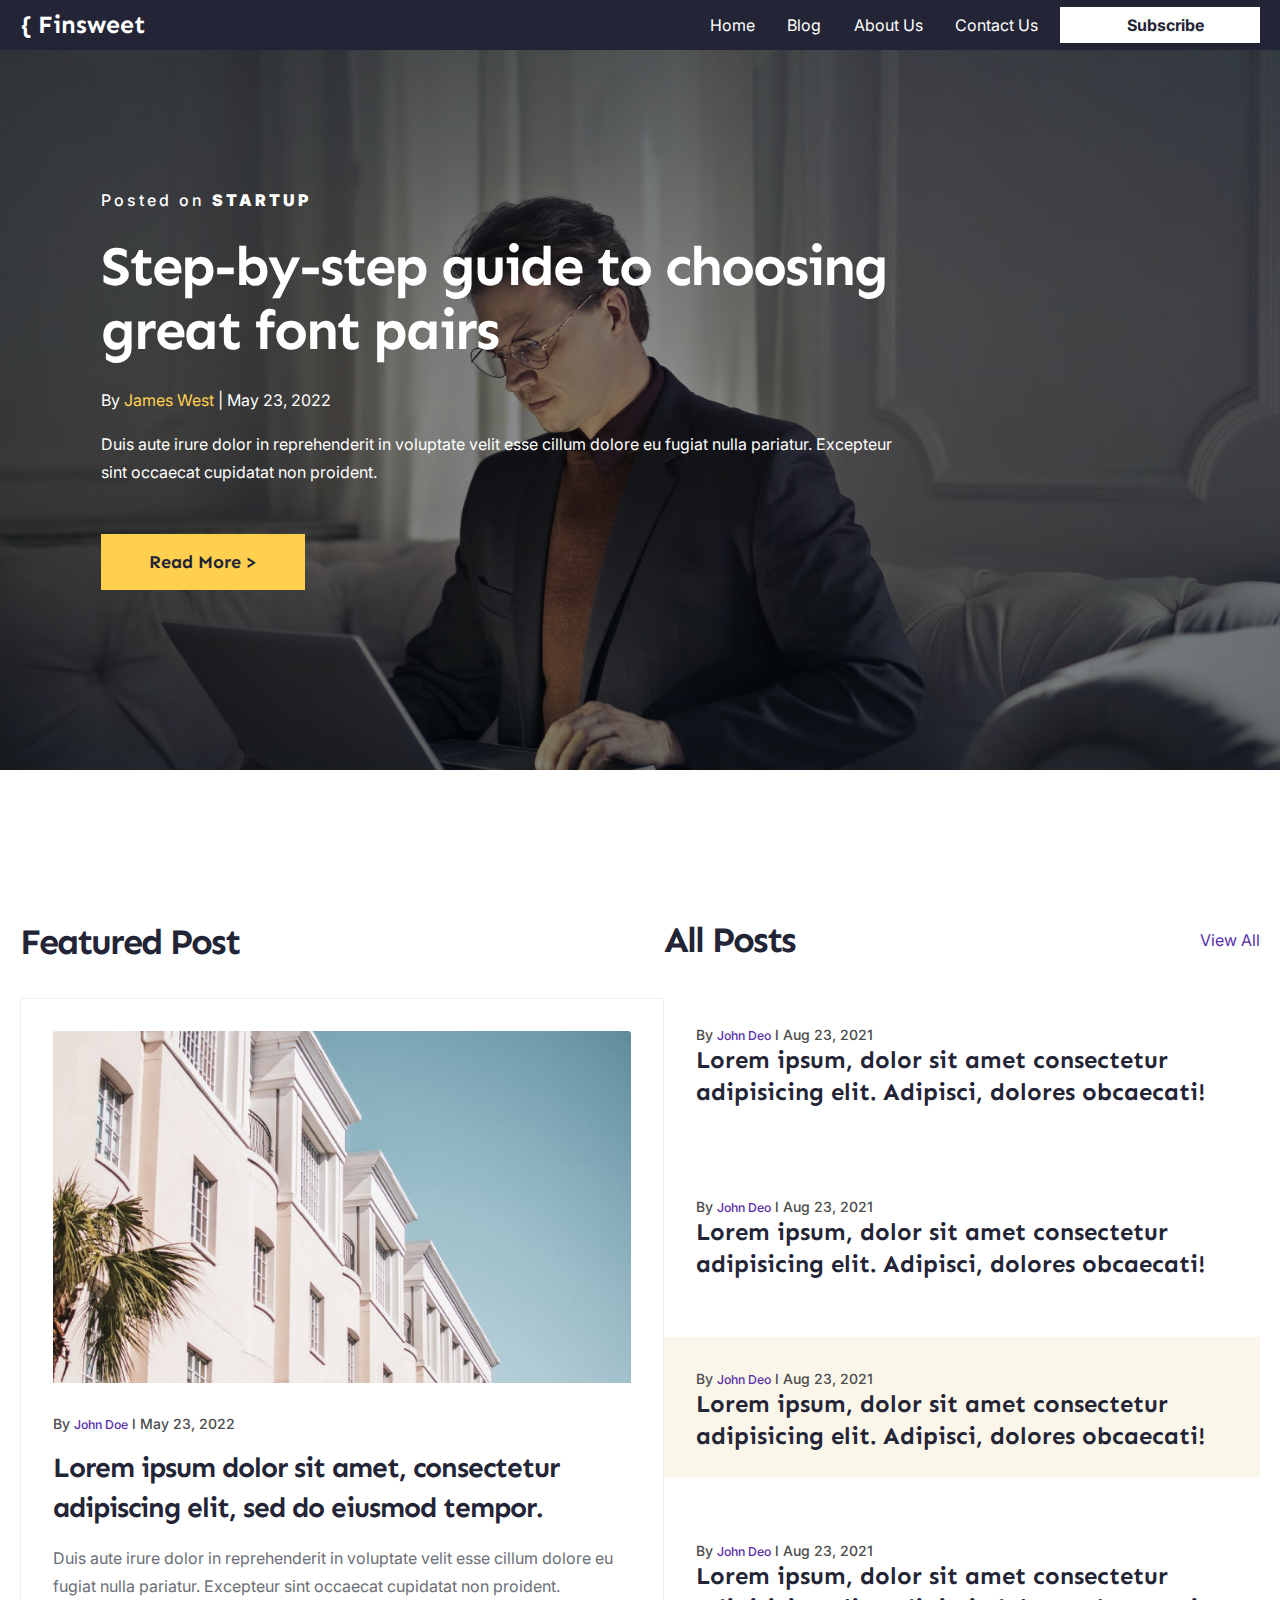
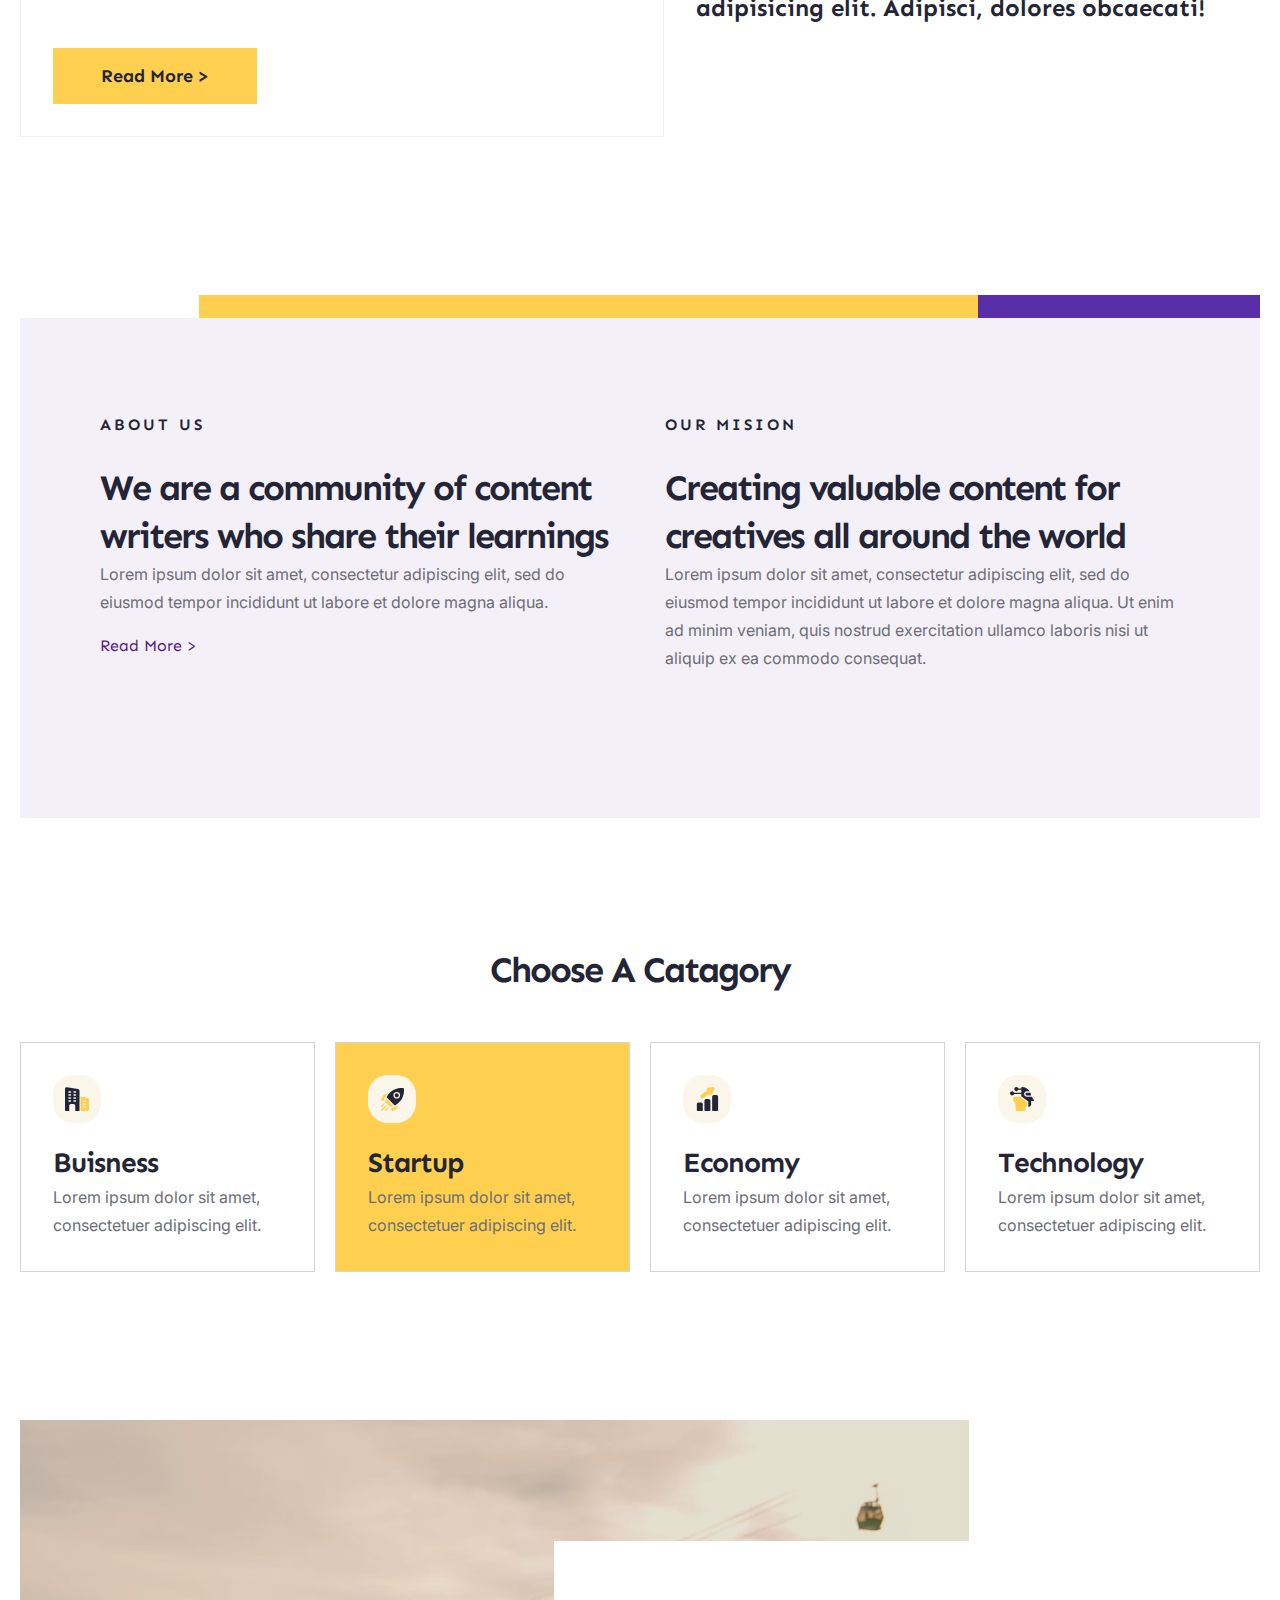
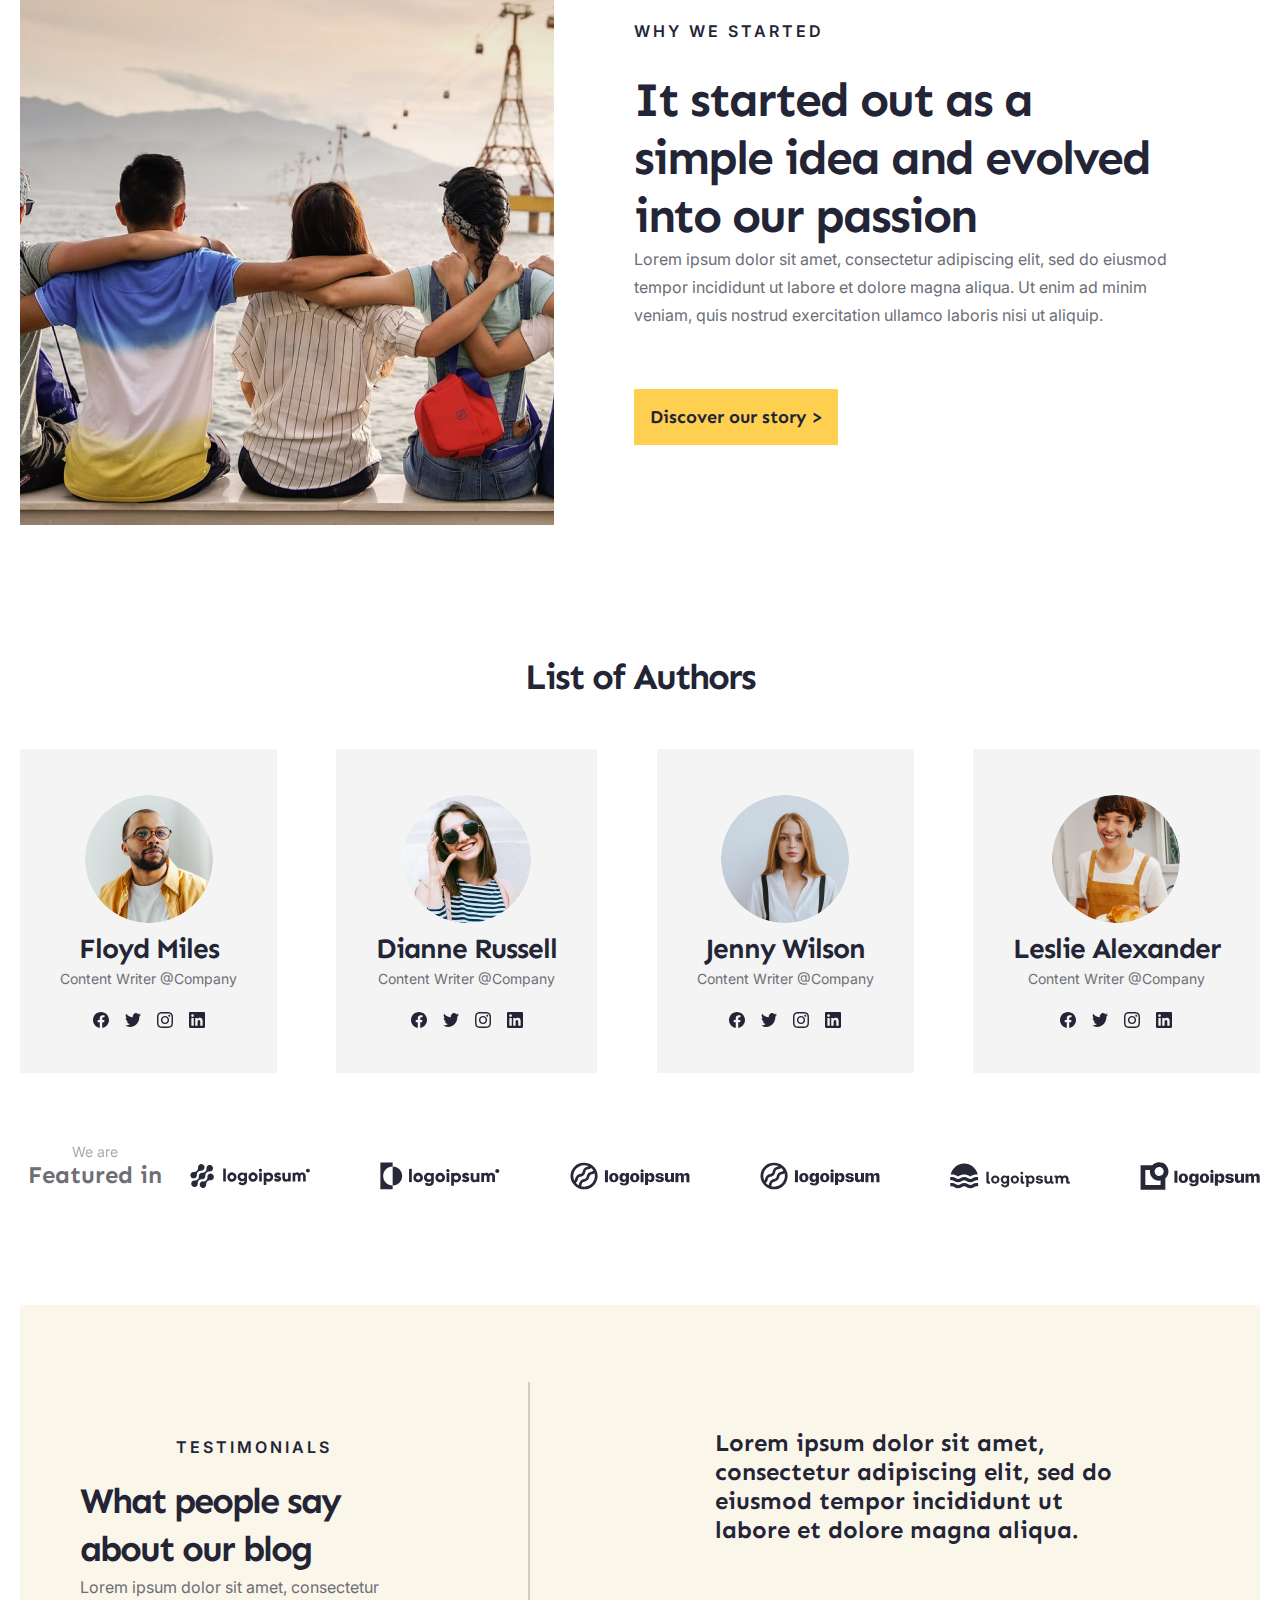
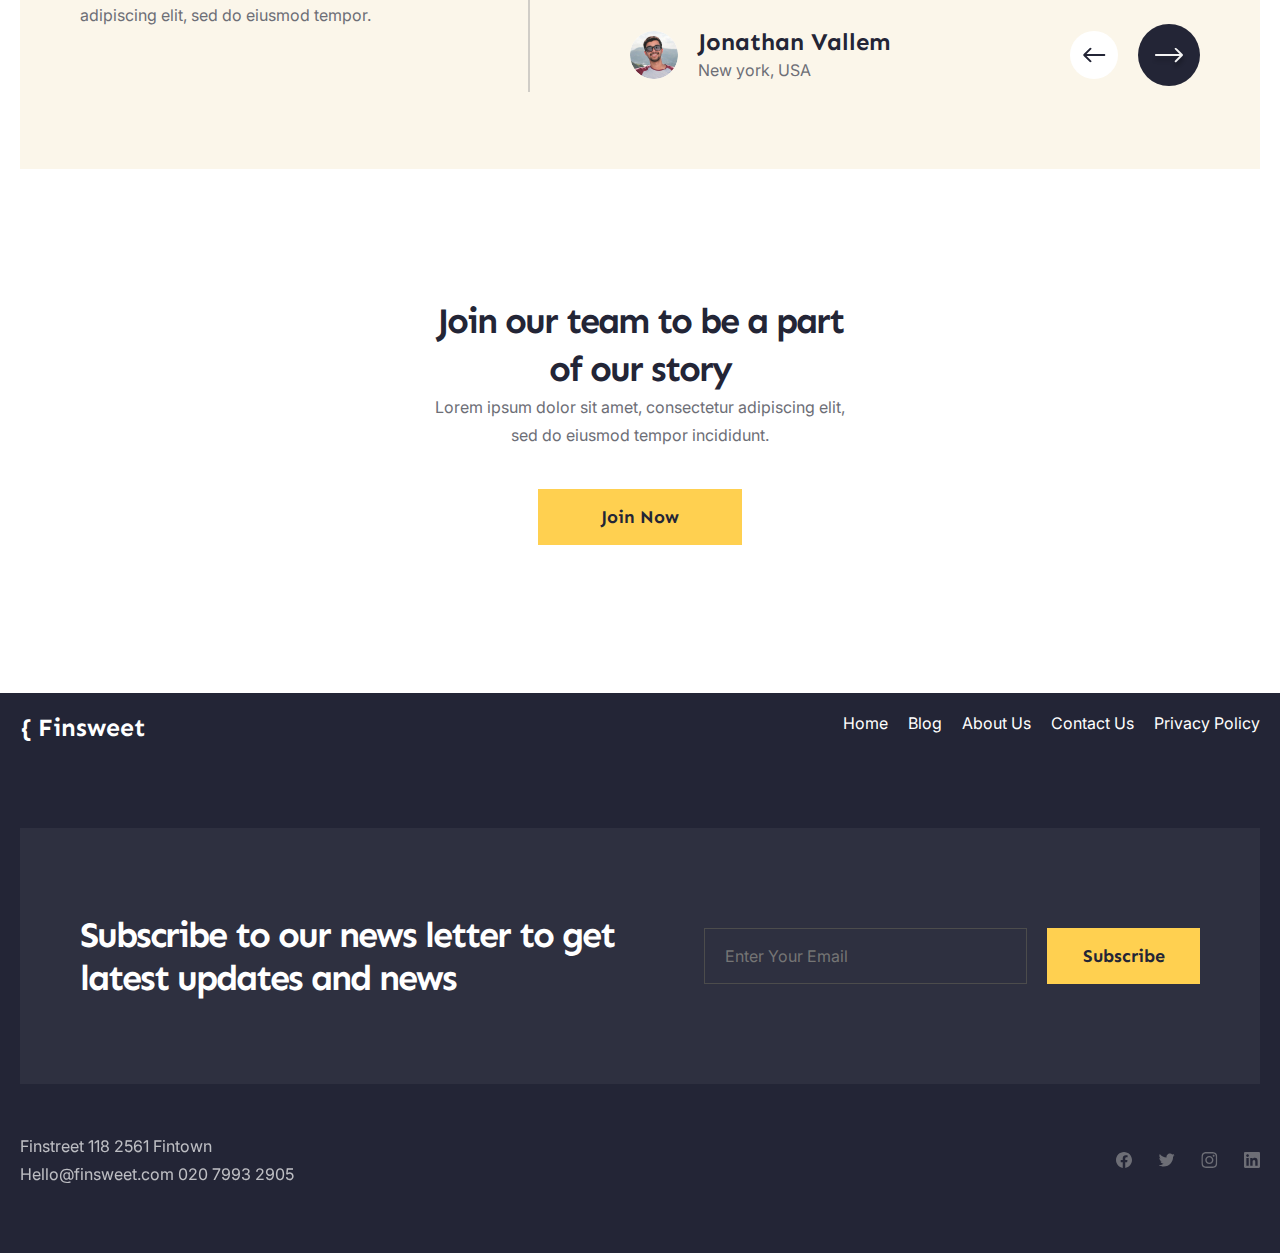
==== commit aa35c8ec: "update 2" ====
--- a/index.html
+++ b/index.html
@@ -13,7 +13,9 @@
 <body>
     <header>
         <div class="container">
-            <div class="logo">{ Finsweet</div>
+            <a href="index.html">
+                <div class="logo">{ Finsweet</div>
+            </a>
             <div class="hamburger">
                 <div class="line"></div>
                 <div class="line"></div>
@@ -45,7 +47,9 @@
                         <p>Duis aute irure dolor in reprehenderit in voluptate velit esse cillum dolore eu fugiat nulla
                             pariatur. Excepteur sint occaecat cupidatat non proident.</p>
                     </div>
-                    <div class="button">Read More ></div>
+                    <a href="blog.html">
+                        <div class="button">Read More ></div>
+                    </a>
                 </div>
             </div>
         </div>
@@ -64,7 +68,11 @@
                                 nulla
                                 pariatur. Excepteur sint occaecat cupidatat non proident.</p>
                         </div>
-                        <button class="button">Read More ></button>
+                        <button class="button">
+                            <a href="blog.html">
+                                Read More >
+                            </a>
+                        </button>
                     </article>
                 </div>
                 <div class="col-2">
@@ -72,28 +80,30 @@
                         <h2>All Posts</h2>
                         <a class="for-pc">View All</a>
                     </div>
-                    <div class="card-col">
-                        <span class="by">By <span class="jh">John Deo</span> l Aug 23, 2021 </span>
-                        <h4 class="h4">Lorem ipsum, dolor sit amet consectetur adipisicing elit. Adipisci, dolores
-                            obcaecati!</h4>
-                    </div>
-                    <div class="card-col">
-                        <span class="by">By <span class="jh">John Deo</span> l Aug 23, 2021 </span>
-                        <h4 class="h4">Lorem ipsum, dolor sit amet consectetur adipisicing elit. Adipisci, dolores
-                            obcaecati!</h4>
-                    </div>
-                    <div class="card-col">
-                        <span class="by">By <span class="jh">John Deo</span> l Aug 23, 2021 </span>
-                        <h4 class="h4">Lorem ipsum, dolor sit amet consectetur adipisicing elit. Adipisci, dolores
-                            obcaecati!</h4>
-                    </div>
-                    <div class="card-col">
-                        <span class="by">By <span class="jh">John Deo</span> l Aug 23, 2021 </span>
-                        <h4 class="h4">Lorem ipsum, dolor sit amet consectetur adipisicing elit. Adipisci, dolores
-                            obcaecati!</h4>
-                    </div>
+                    <a href="blog.html">
+                        <div class="card-col">
+                            <span class="by">By <span class="jh">John Deo</span> l Aug 23, 2021 </span>
+                            <h4 class="h4">Lorem ipsum, dolor sit amet consectetur adipisicing elit. Adipisci, dolores
+                                obcaecati!</h4>
+                        </div>
+                        <div class="card-col">
+                            <span class="by">By <span class="jh">John Deo</span> l Aug 23, 2021 </span>
+                            <h4 class="h4">Lorem ipsum, dolor sit amet consectetur adipisicing elit. Adipisci, dolores
+                                obcaecati!</h4>
+                        </div>
+                        <div class="card-col">
+                            <span class="by">By <span class="jh">John Deo</span> l Aug 23, 2021 </span>
+                            <h4 class="h4">Lorem ipsum, dolor sit amet consectetur adipisicing elit. Adipisci, dolores
+                                obcaecati!</h4>
+                        </div>
+                        <div class="card-col">
+                            <span class="by">By <span class="jh">John Deo</span> l Aug 23, 2021 </span>
+                            <h4 class="h4">Lorem ipsum, dolor sit amet consectetur adipisicing elit. Adipisci, dolores
+                                obcaecati!</h4>
+                        </div>
+                    </a>
                     <div class="col-2-header">
-                        <a href="index.html" class="for-mobile-not-pc">View All</a>
+                        <a href="blog-post.html" class="for-mobile-not-pc">View All</a>
                     </div>
                 </div>
             </div>
@@ -309,14 +319,17 @@
                 <h2 class="h2">Join our team to be a part of our story</h2>
                 <p class="p">Lorem ipsum dolor sit amet, consectetur adipiscing elit, sed do eiusmod tempor incididunt.
                 </p>
-                <button class="button">Join Nowid</button>
+                <button class="button">Join Now</button>
             </div>
         </div>
     </main>
     <footer>
         <div class="container">
             <div class="footer-header-wrapper">
-                <div class="logo">{ Finsweet</div>
+                <a href="index.html">
+                    <div class="logo">{ Finsweet</div>
+                </a>
+
                 <nav class="footer-nav-bar">
                     <li><a href="index.html">Home</a></li>
                     <li><a href="blog.html">Blog</a></li>
--- a/css/style.css
+++ b/css/style.css
@@ -26,7 +26,9 @@
     font-weight: 700;
     font-size: 1.5625em;
 }
-
+a .logo {
+    color: #fff;
+}
 header {
     position: sticky;
     top: 0;
@@ -79,10 +81,11 @@
     font-weight: 400;
     font-size: 1em;
     line-height: 28px;
+
 }
 
 .nav-bar.active {
-    width: 110px;
+    width: 210px;
     transition: 0.6s;
     opacity: 1;
 }
@@ -127,6 +130,10 @@
     padding: 10px 0;
 }
 
+.button a{
+    color:  #232536;
+}
+
 .text-wrapper {
     max-width: 803px;
     width: 100%;
@@ -764,12 +771,21 @@
     margin: auto;
     margin-top: 60px;
     margin-bottom: 60px;
+    text-align: center;
+
 }
 
 .nine-of-page .button {
     margin: auto;
     margin-top: 40px;
-}
+    margin-bottom: 20px;
+
+    display: flex;
+    flex-direction: column;
+    align-items: center;
+    justify-content: center;
+}
+
 
 
 /** ----------------------PAGE WRAPPER 8 END---------------------------- */
@@ -807,6 +823,7 @@
     margin: auto;
     margin-top: 40px;
     gap: 20px;
+    text-align: center;
 }
 
 .footer-nav-bar li a {
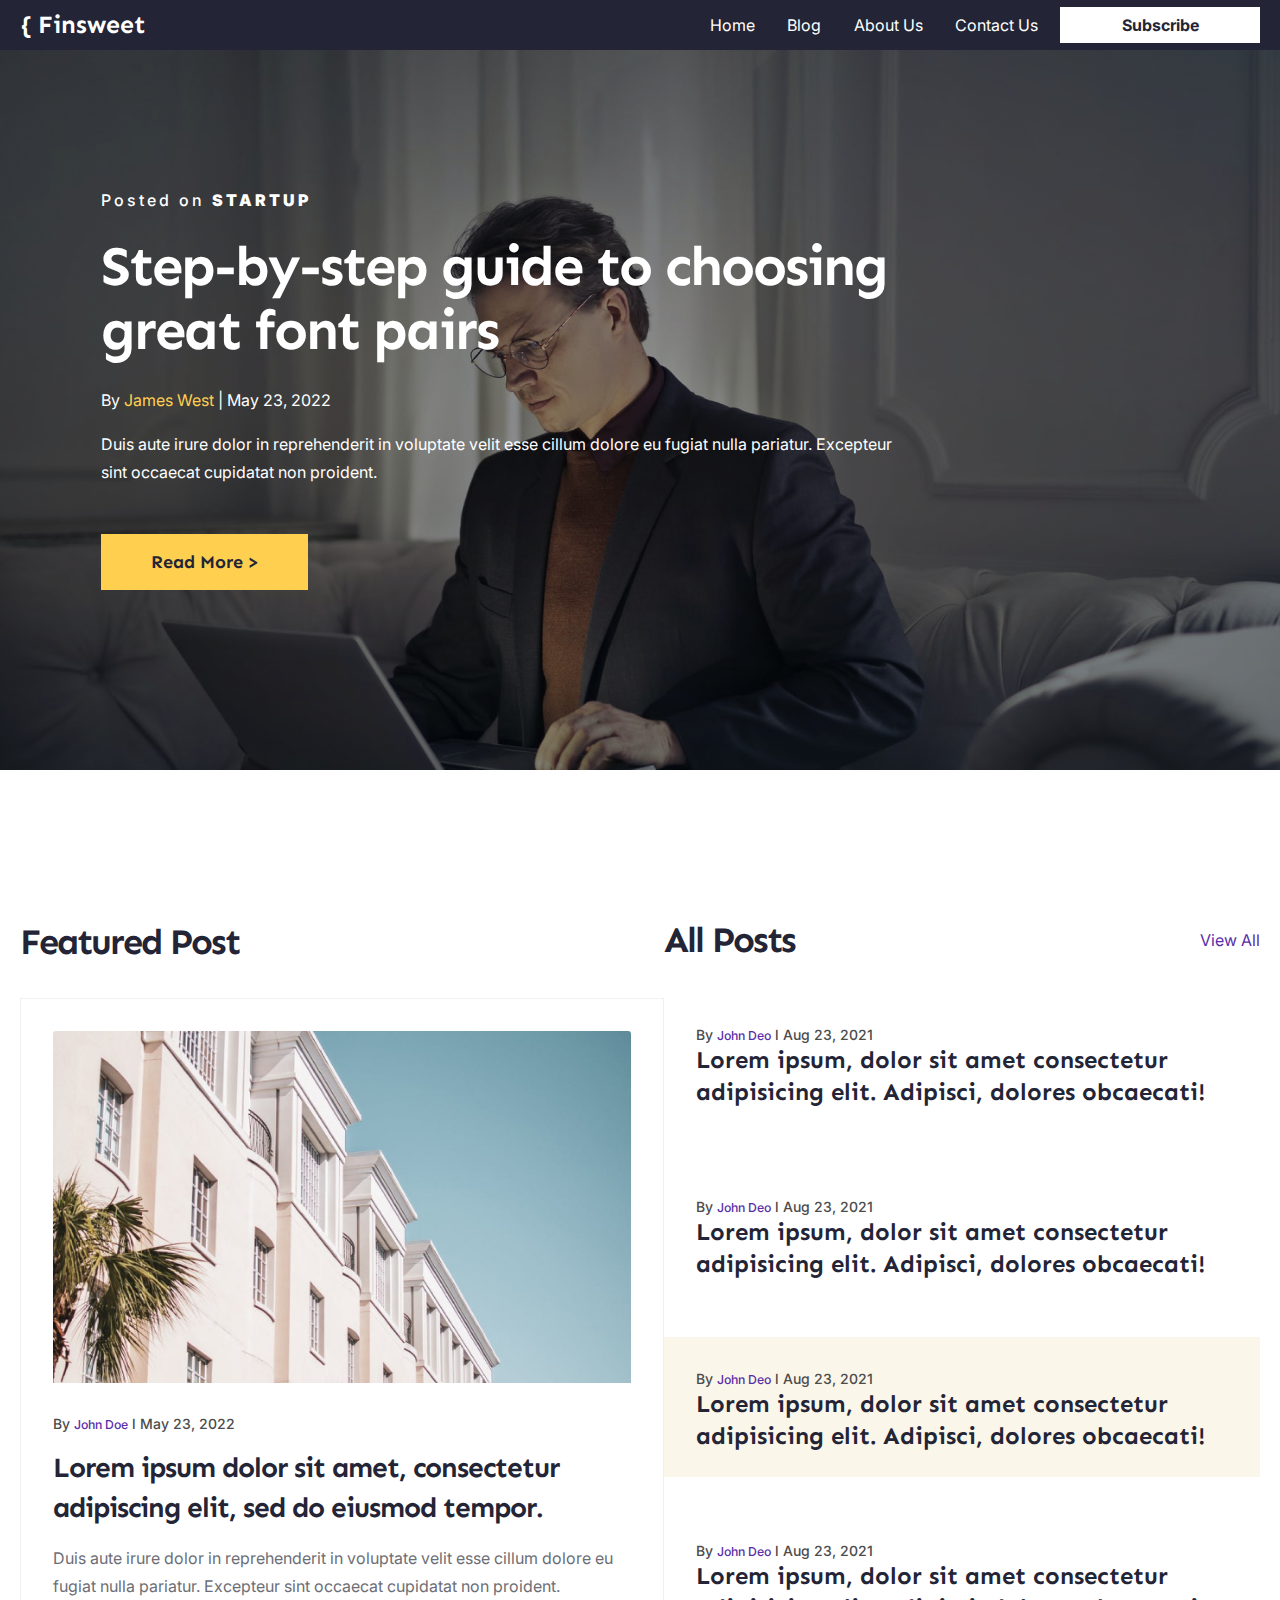
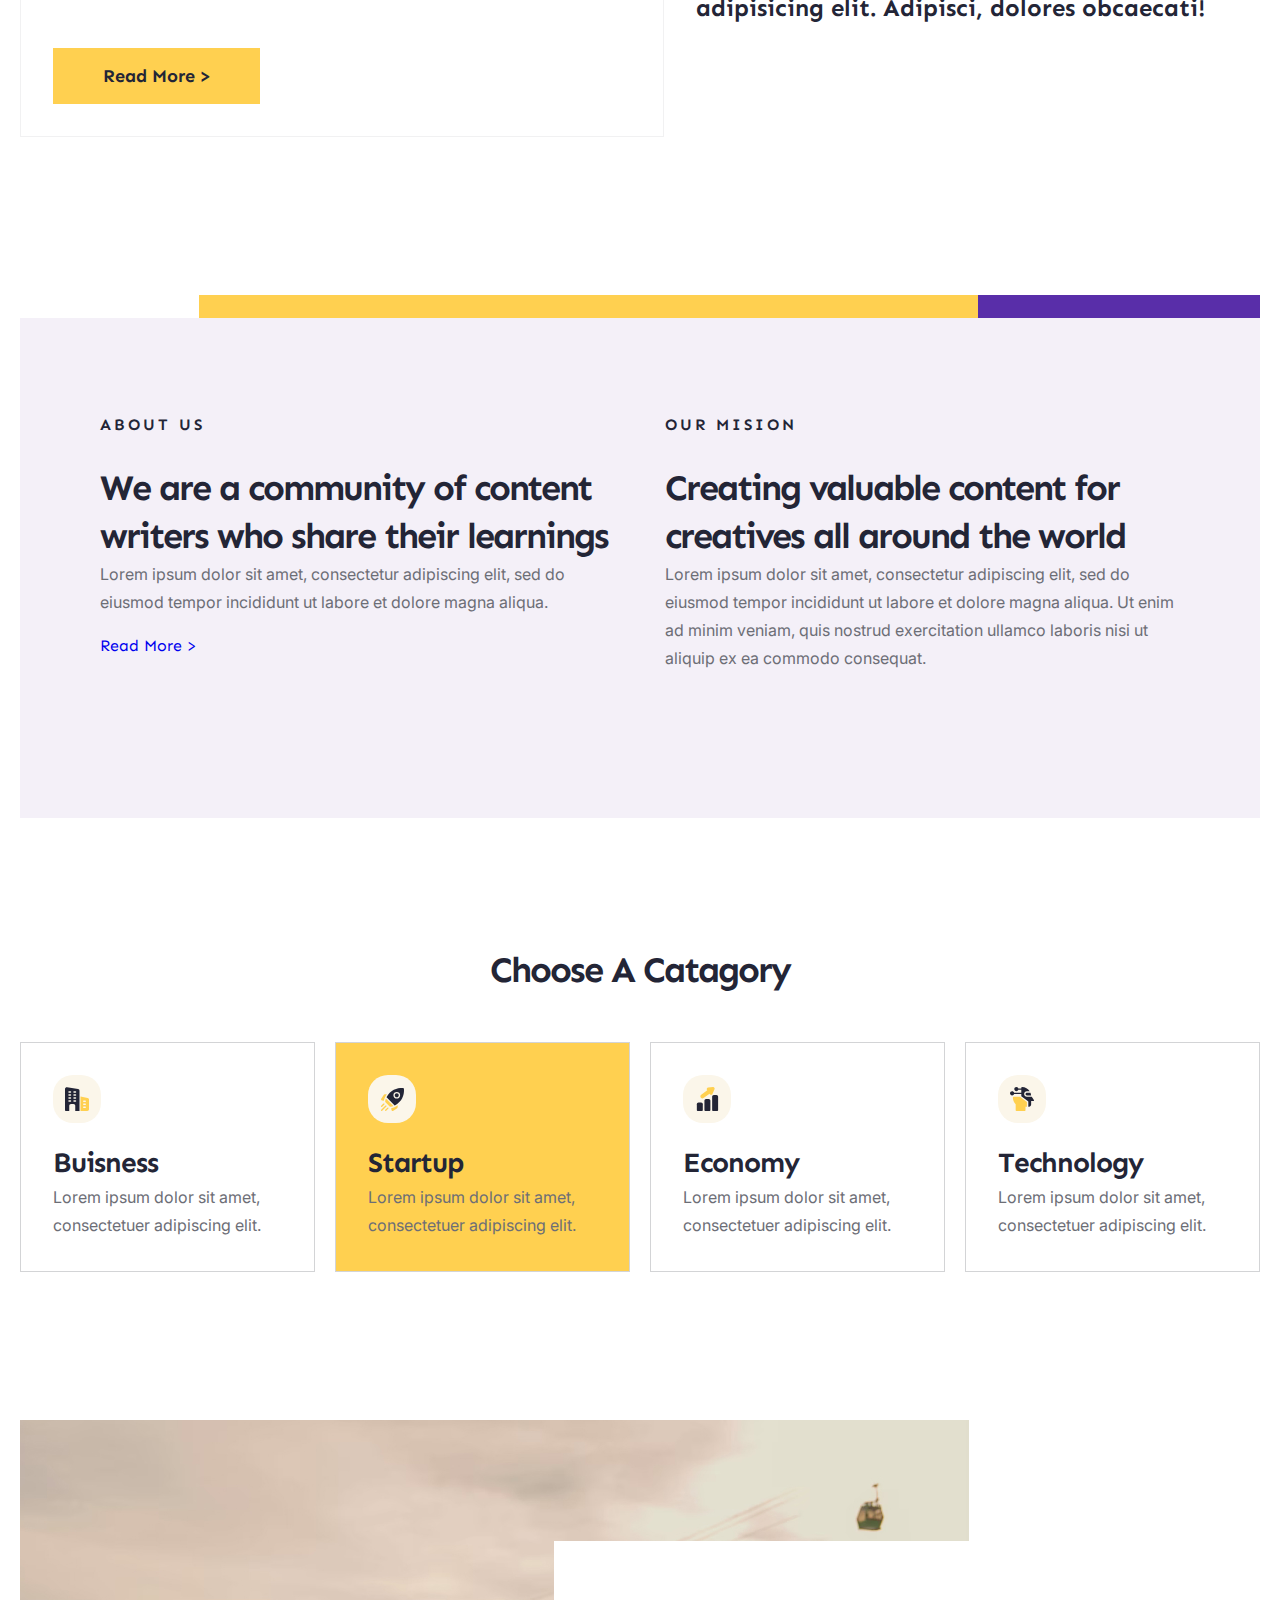
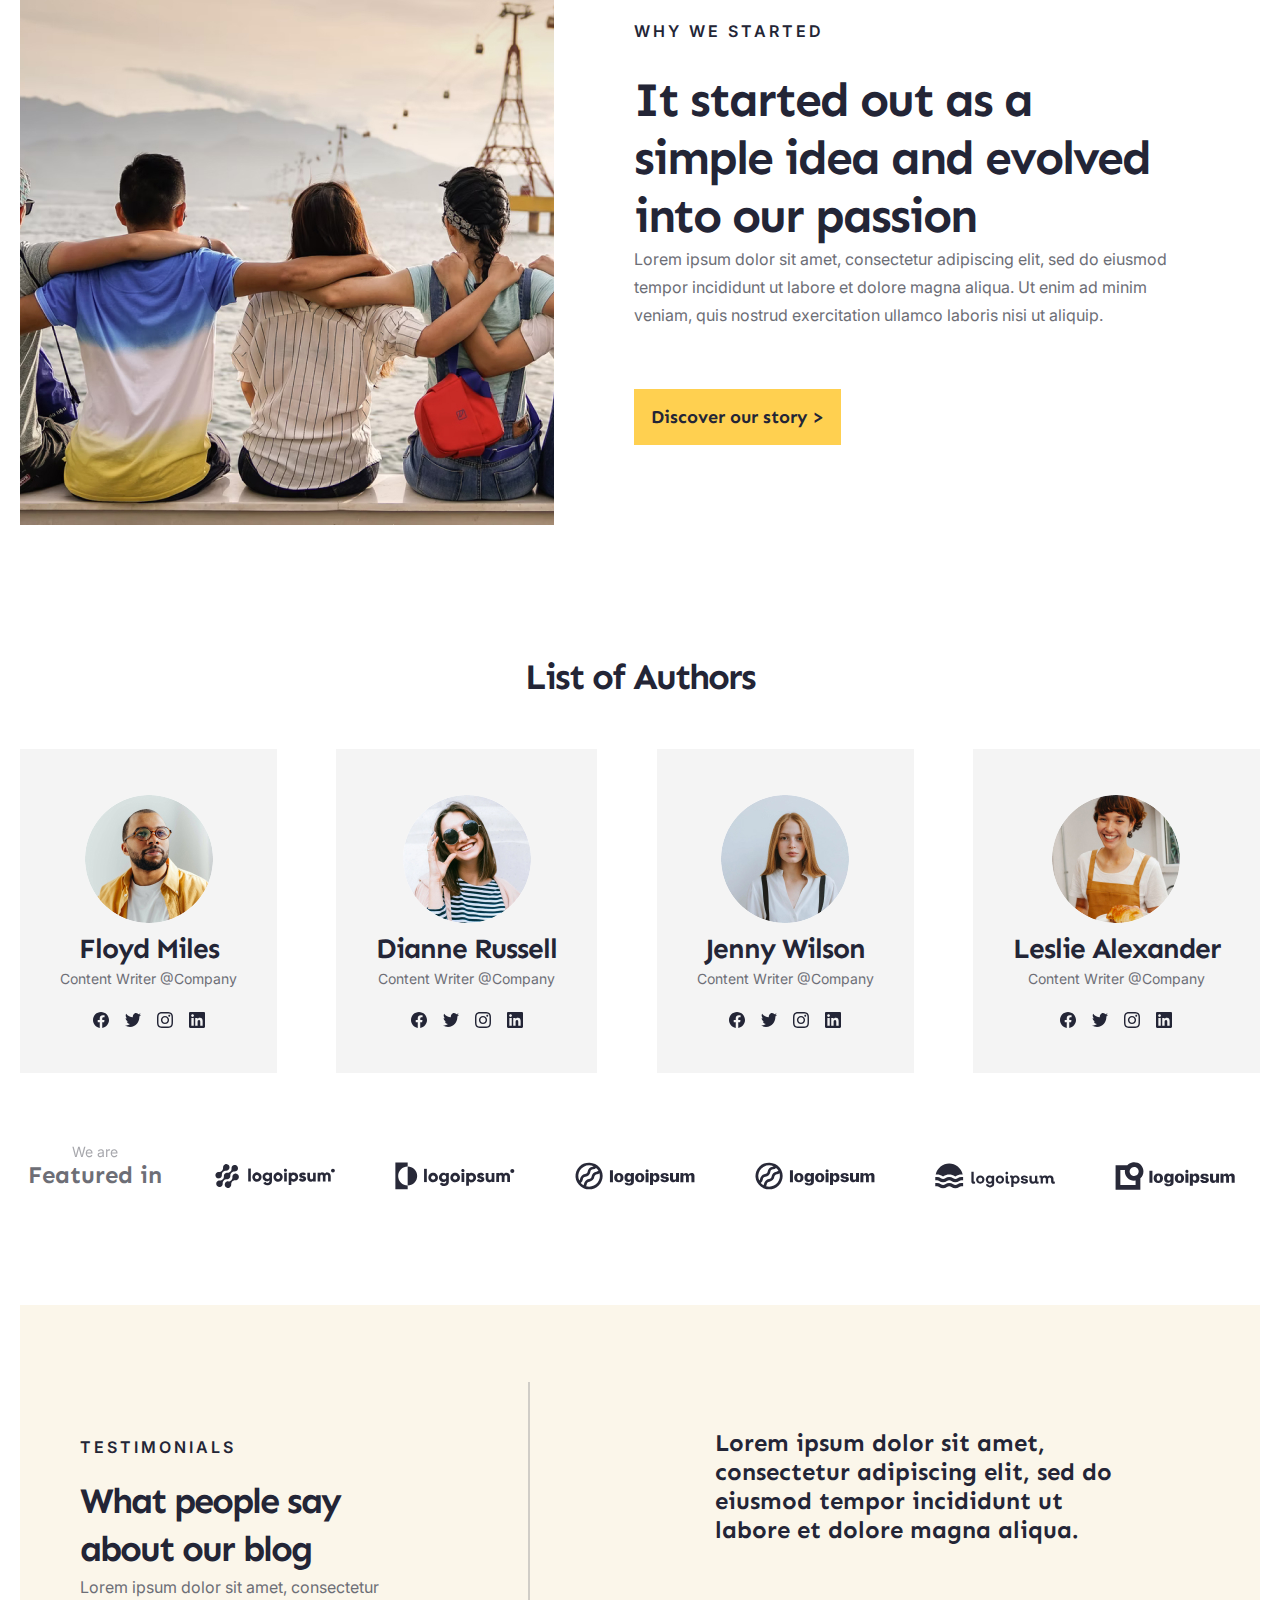
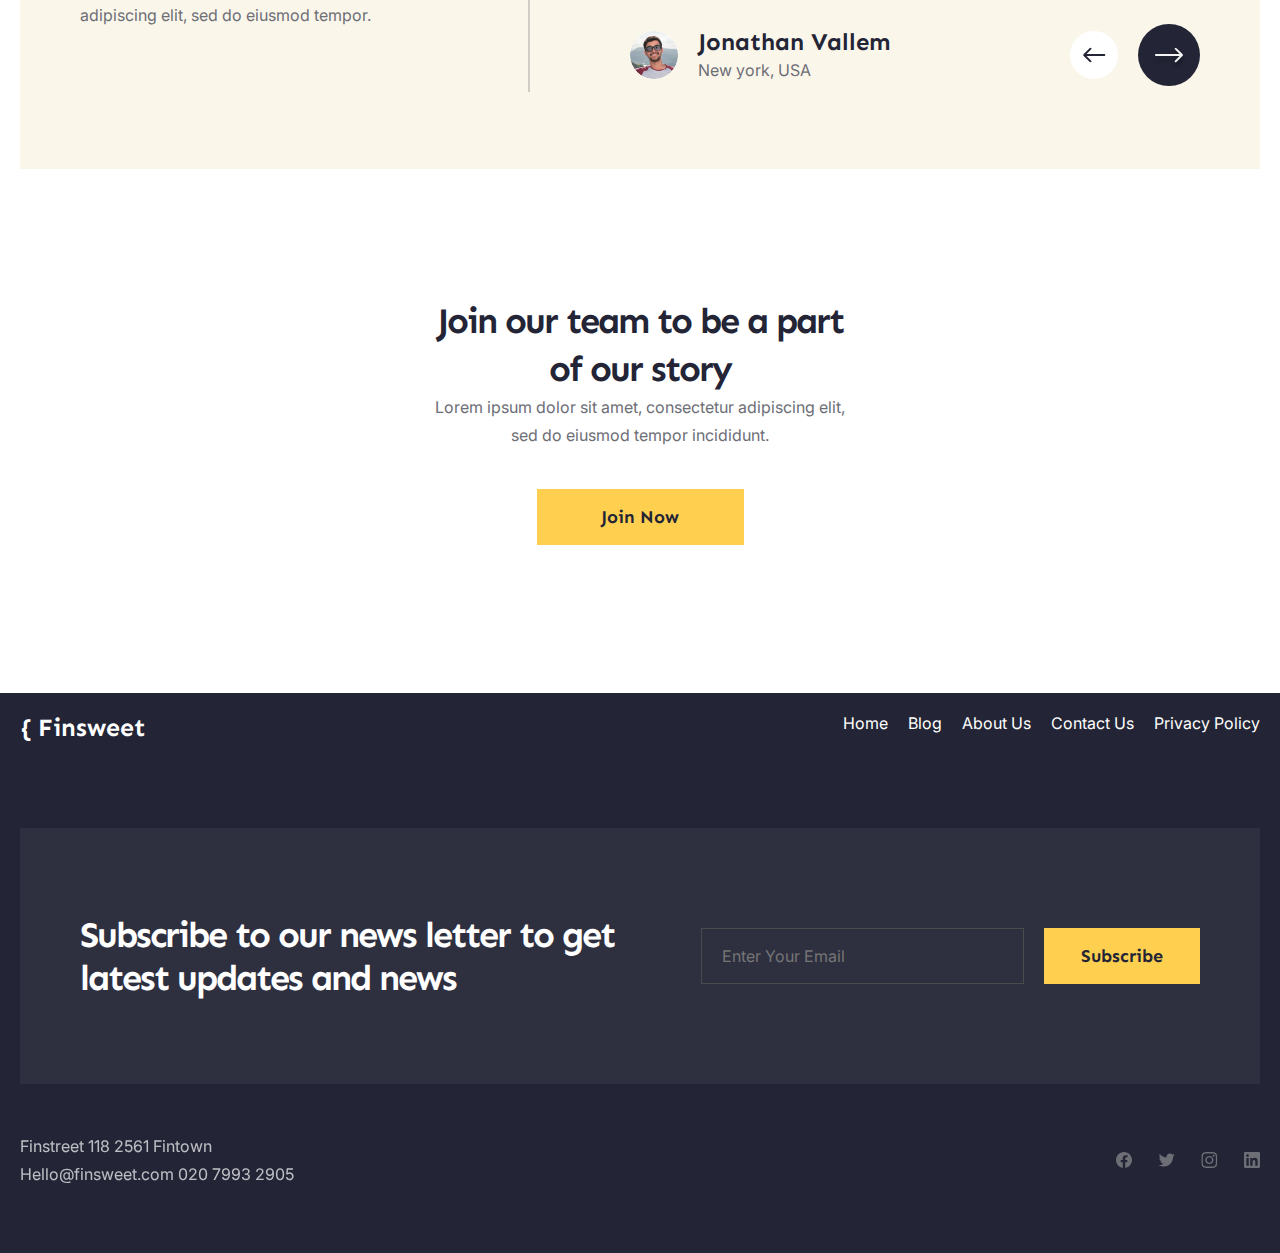
==== commit a11e6fc3: "finish" ====
--- a/index.html
+++ b/index.html
@@ -26,7 +26,7 @@
                 <li><a href="blog.html">Blog</a></li>
                 <li><a href="about.html">About Us</a></li>
                 <li><a href="contact.html">Contact Us</a></li>
-                <li class="li-button"><a href="subsribe.html">Subscribe</a></li>
+                <li class="li-button"><a href="https://github.com/zodwo" target="_blank">Subscribe</a></li>
             </nav>
         </div>
     </header>
@@ -68,17 +68,17 @@
                                 nulla
                                 pariatur. Excepteur sint occaecat cupidatat non proident.</p>
                         </div>
-                        <button class="button">
-                            <a href="blog.html">
+                        <a href="blog.html">
+                            <button class="button">
                                 Read More >
-                            </a>
-                        </button>
+                            </button>
+                        </a>
                     </article>
                 </div>
                 <div class="col-2">
                     <div class="col-2-header">
                         <h2>All Posts</h2>
-                        <a class="for-pc">View All</a>
+                        <a href="blog-post.html" class="for-pc">View All</a>
                     </div>
                     <a href="blog.html">
                         <div class="card-col">
@@ -122,7 +122,7 @@
                             <h2 class="h2">We are a community of content writers who share their learnings</h2>
                             <p class="p">Lorem ipsum dolor sit amet, consectetur adipiscing elit, sed do eiusmod tempor
                                 incididunt ut labore et dolore magna aliqua.</p>
-                            <a href="">Read More ></a>
+                            <a href="blog.html">Read More ></a>
                         </div>
                     </div>
                     <div class="col2">
@@ -186,7 +186,11 @@
                         <p class="p">Lorem ipsum dolor sit amet, consectetur adipiscing elit, sed do eiusmod tempor
                             incididunt ut labore et dolore magna aliqua. Ut enim ad minim veniam, quis nostrud
                             exercitation ullamco laboris nisi ut aliquip.</p>
-                        <button class="button">Discover our story ></button>
+                        <button class="button">
+                            <a href="contact.html">
+                                Discover our story >
+                            </a>
+                        </button>
                     </div>
                 </section>
             </div>
@@ -319,7 +323,11 @@
                 <h2 class="h2">Join our team to be a part of our story</h2>
                 <p class="p">Lorem ipsum dolor sit amet, consectetur adipiscing elit, sed do eiusmod tempor incididunt.
                 </p>
-                <button class="button">Join Now</button>
+                <button class="button">
+                    <a href="contact.html">
+                        Join Now
+                    </a>
+                    </button>
             </div>
         </div>
     </main>
@@ -342,7 +350,7 @@
                 <h2>Subscribe to our news letter to get latest updates and news</h2>
                 <div class="input-button-wrapper">
                     <input type="email" placeholder="Enter Your Email">
-                    <button class="button">Subscribe</button>
+                    <a href="https://github.com/zodwo" class="button" target="_blank"> Subscribe </a>
                 </div>
             </div>
 
@@ -364,7 +372,6 @@
             </div>
         </div>
     </footer>
-
     <script>
         hamburger = document.querySelector(".hamburger");
         hamburger.onclick = function () {
--- a/css/style.css
+++ b/css/style.css
@@ -131,6 +131,7 @@
 }
 
 .button a{
+    width: 100%;
     color:  #232536;
 }
 
@@ -190,7 +191,7 @@
 }
 
 .button {
-    width: 204px;
+    width: 207px;
     height: 56px;
     background: #FFD050;
     display: flex;
@@ -636,15 +637,22 @@
     width: 100%;
     display: flex;
     flex-wrap: wrap;
-    justify-content: space-between;
     align-items: center;
     min-width: 10px;
     gap: 10px;
+}
+
+@media (max-width:438px) {
+.logo-img-wrapper {
+    justify-content: space-between;
+}
 }
 
 .logo-img-wrapper img {
     width: 120px;
     min-width: 120px;
+    margin: auto;
+    cursor: pointer;
 }
 
 /** ----------------------PAGE WRAPPER 7 END---------------------------- */
@@ -664,12 +672,10 @@
 
 .bottom-text-wrapper {
     max-width: 420px;
-    width: 100%;
-}
-
-.bottom-header {
     text-align: center;
-}
+    width: 100%;
+}
+
 
 .bottom-header span {
     font-family: 'Inter';
@@ -1171,7 +1177,9 @@
 
     /** ----------------------PAGE WRAPPER 7 END---------------------------- */
 
-
+    .bottom-text-wrapper {
+        text-align: inherit;
+    }
     /* ----------------------PAGE WRAPPER 8 ---------------------------- */
 
 
@@ -1192,6 +1200,7 @@
 
     .bottom-col {
         max-width: 349px;
+        align-items: baseline !important;
     }
 
     .bottom-header {
@@ -1274,4 +1283,6 @@
     /** ----------------------FOOTER---------------------------- */
 
 
-}+}
+
+
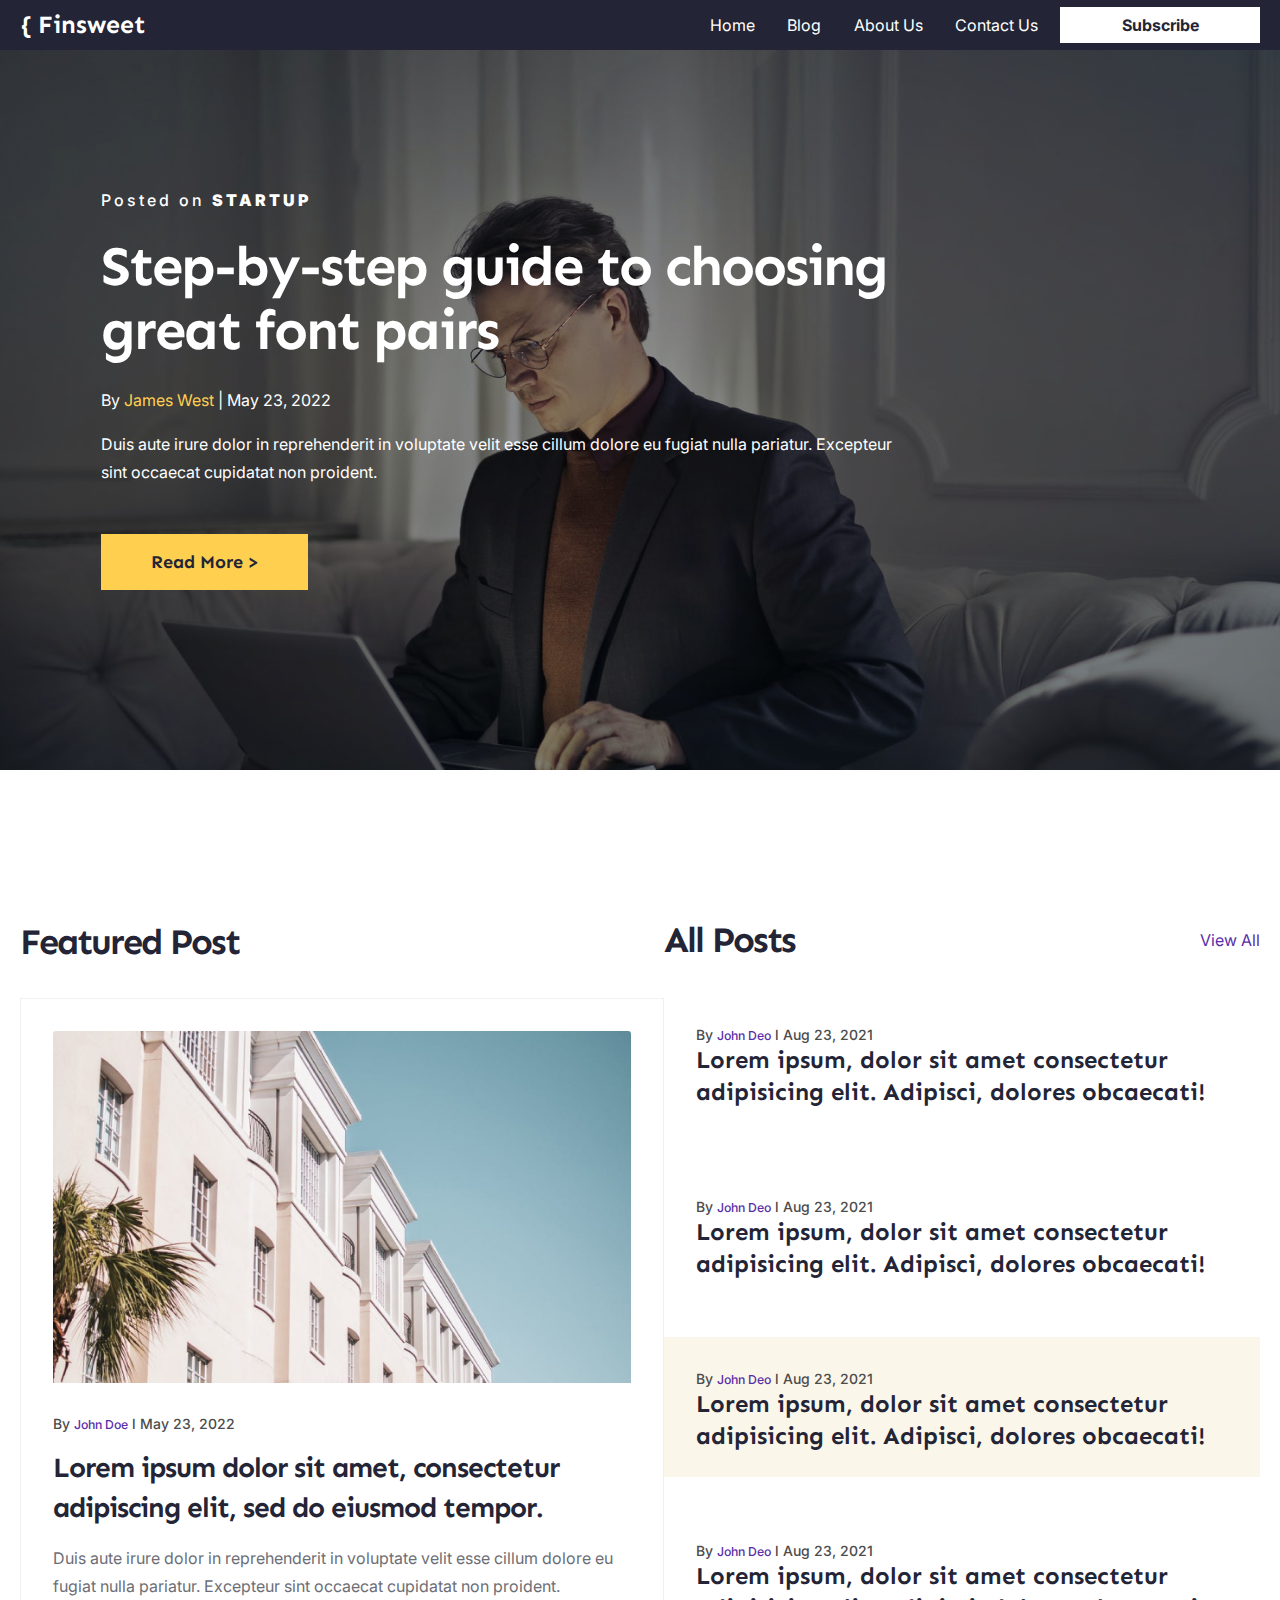
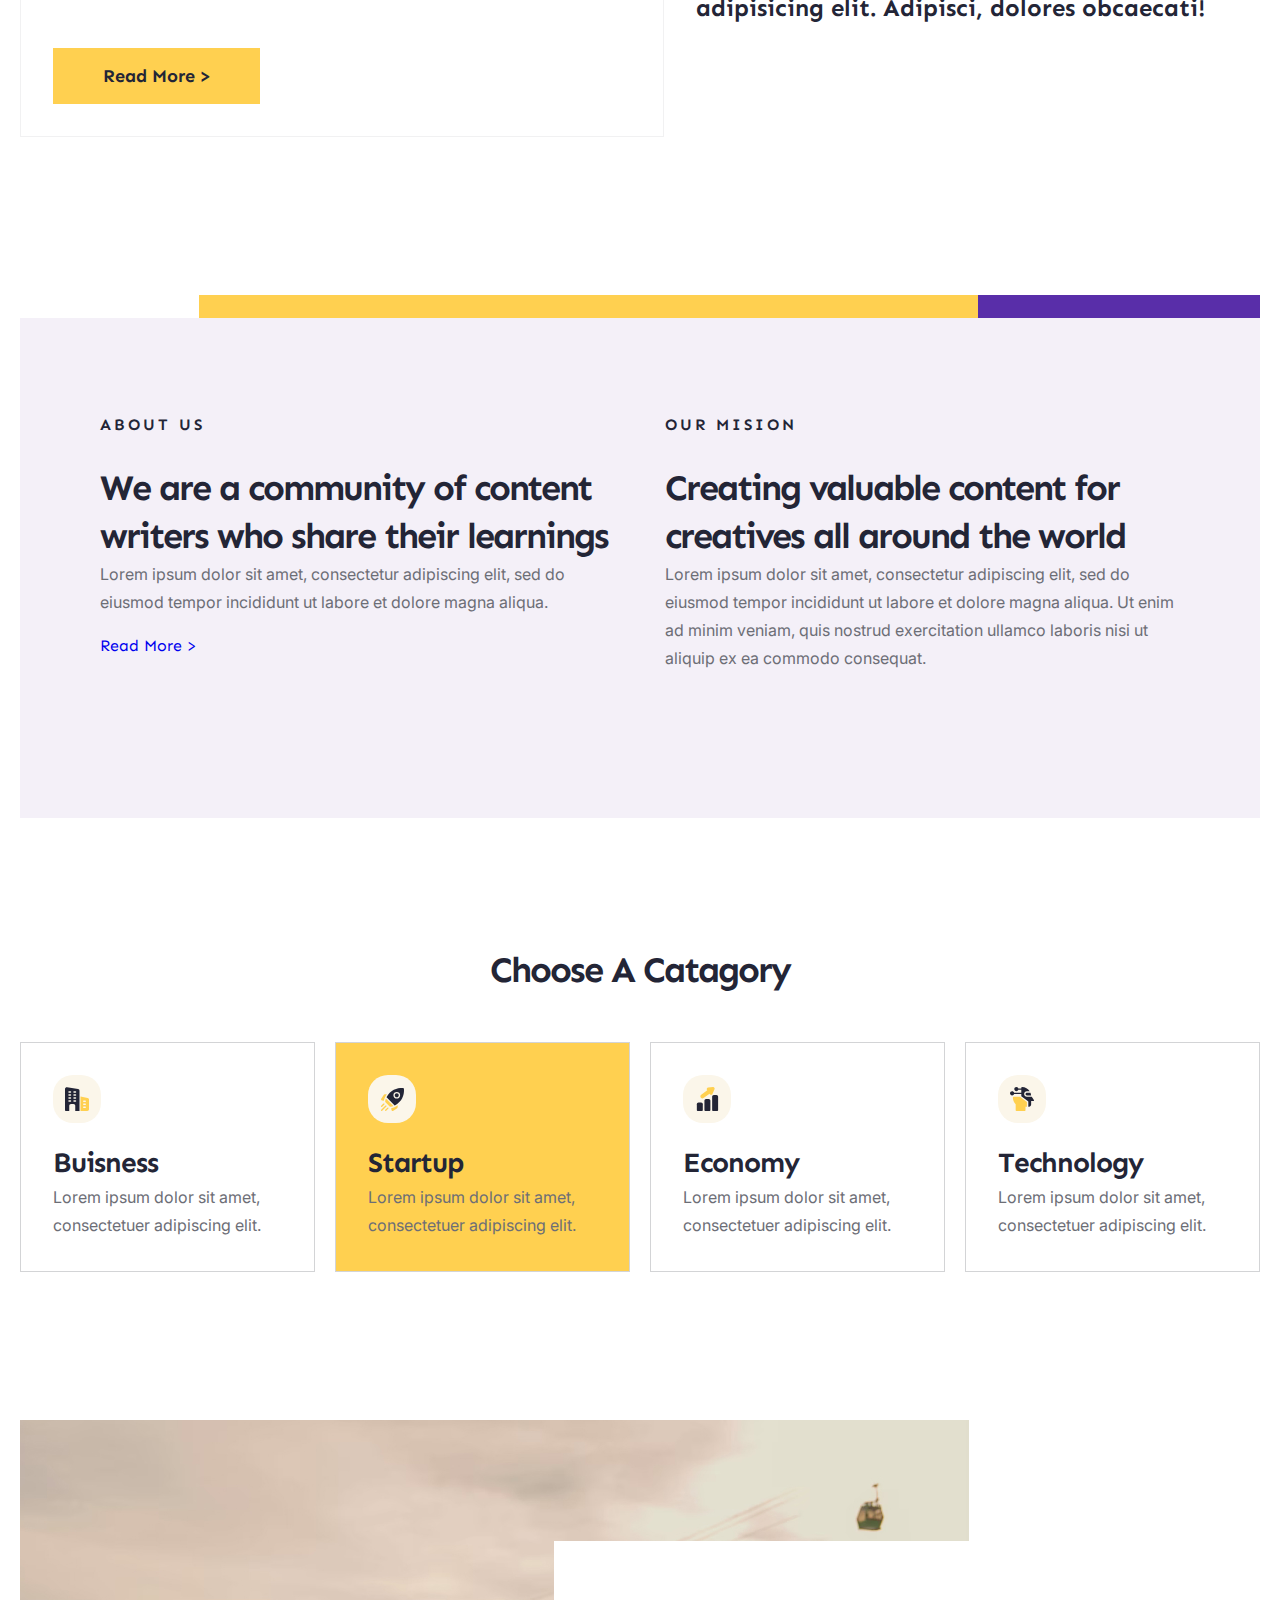
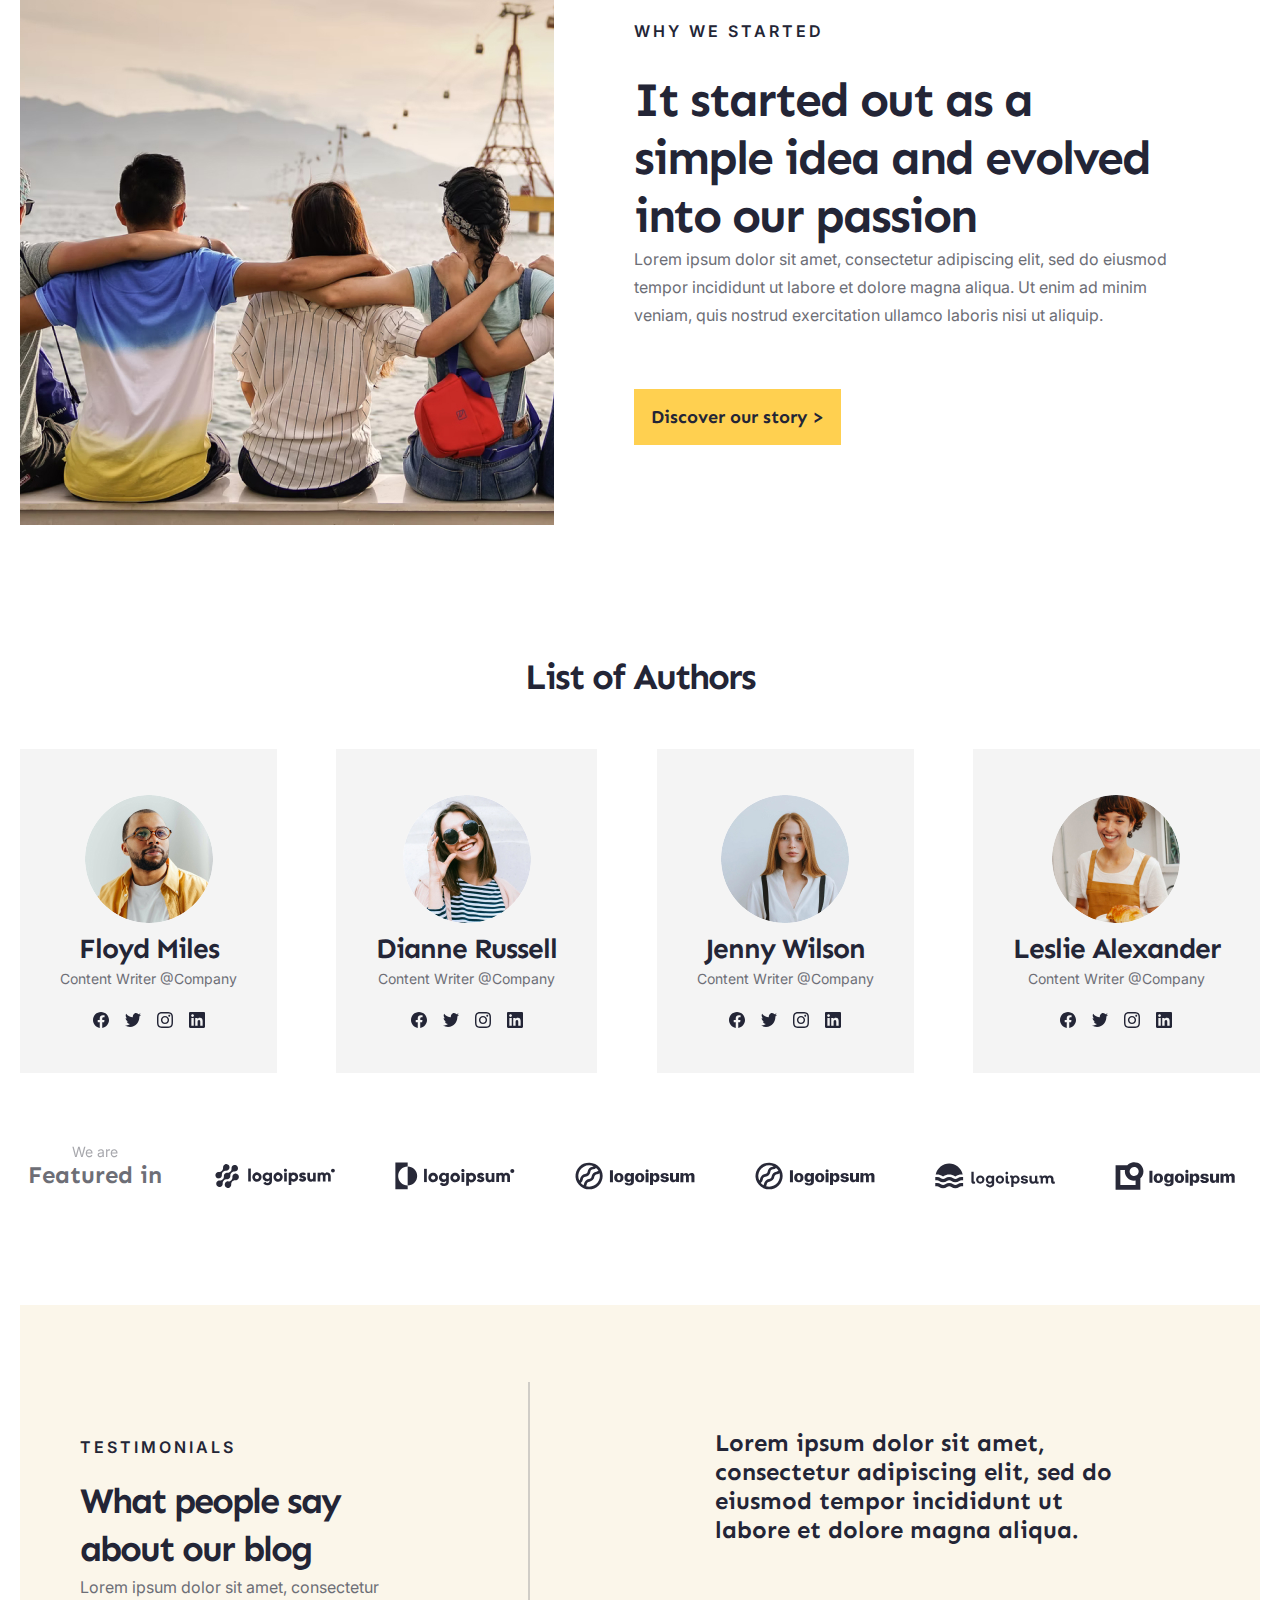
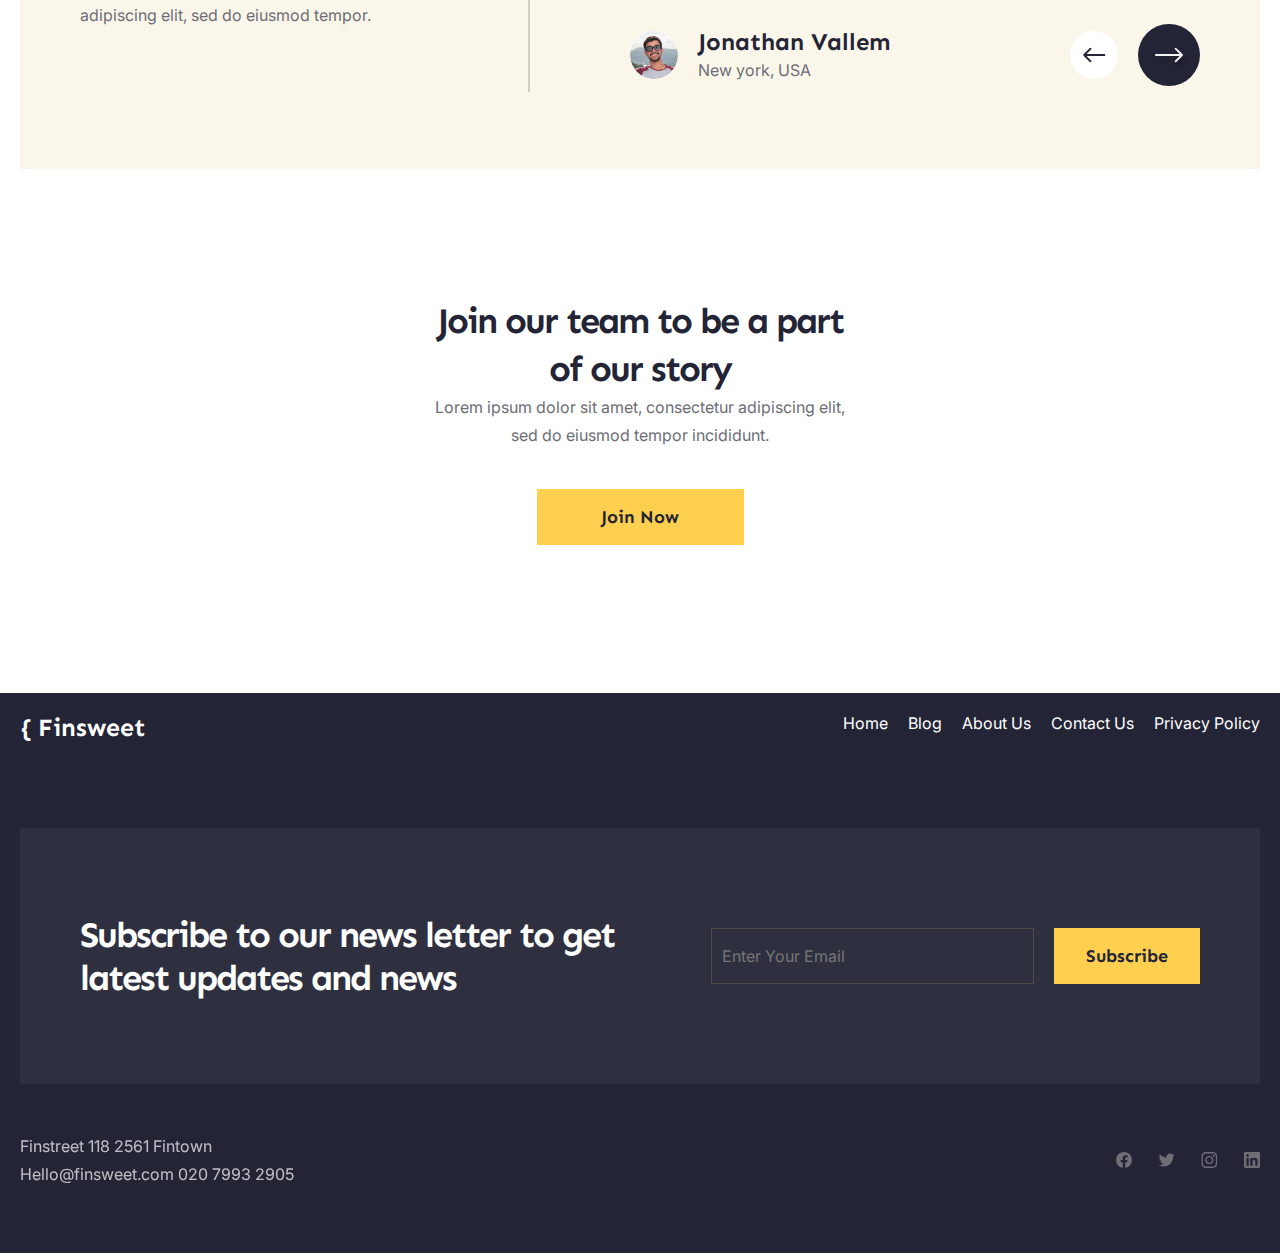
==== commit def10758: "html update" ====
--- a/index.html
+++ b/index.html
@@ -323,11 +323,9 @@
                 <h2 class="h2">Join our team to be a part of our story</h2>
                 <p class="p">Lorem ipsum dolor sit amet, consectetur adipiscing elit, sed do eiusmod tempor incididunt.
                 </p>
-                <button class="button">
-                    <a href="contact.html">
+                    <a class="button" href="contact.html">
                         Join Now
                     </a>
-                    </button>
             </div>
         </div>
     </main>
--- a/css/style.css
+++ b/css/style.css
@@ -890,6 +890,9 @@
     display: flex;
     align-items: center;
     gap: 20px;
+}
+.input-button-wrapper input {
+    padding-left: 10px;
 }
 
 .input-button-wrapper .button {
@@ -1265,9 +1268,7 @@
         align-items: center;
     }
 
-    .input-button-wrapper input {
-        padding-left: 20px;
-    }
+
 
     .fcol{
         text-align: inherit;
